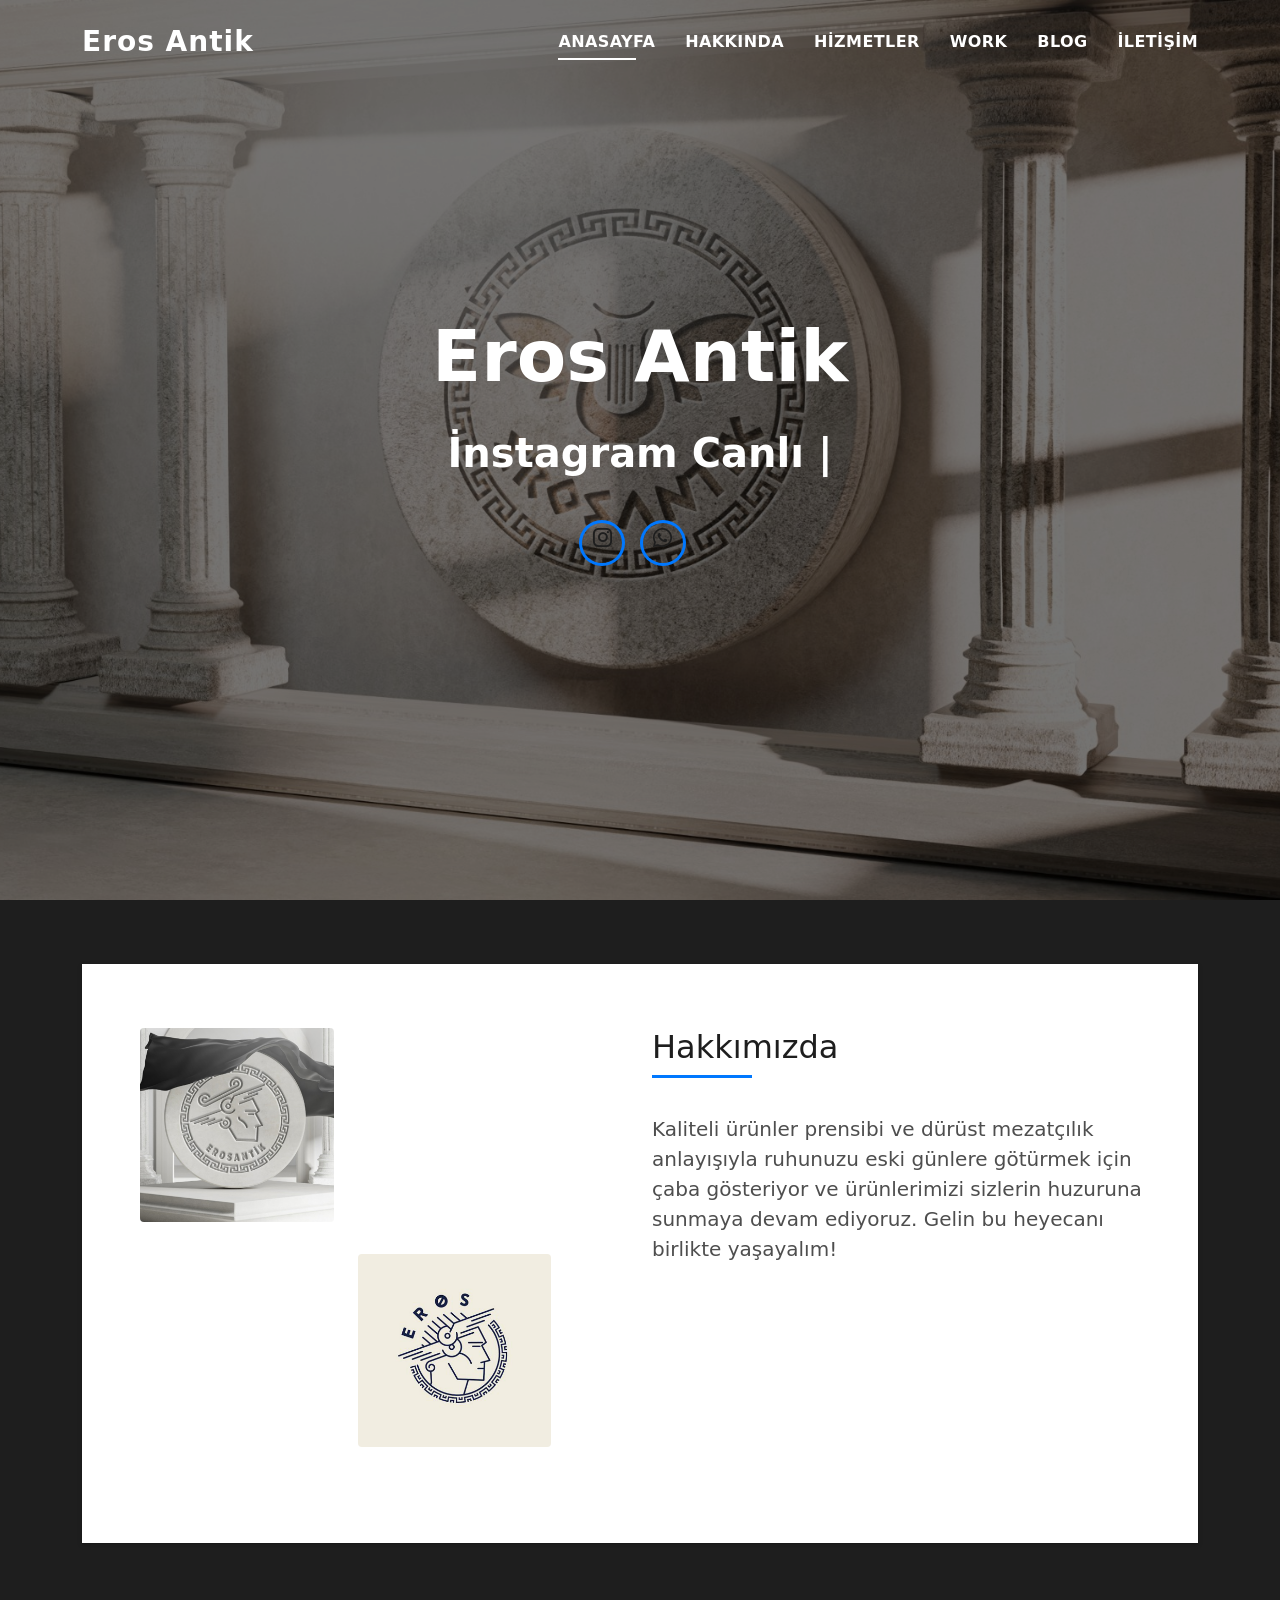
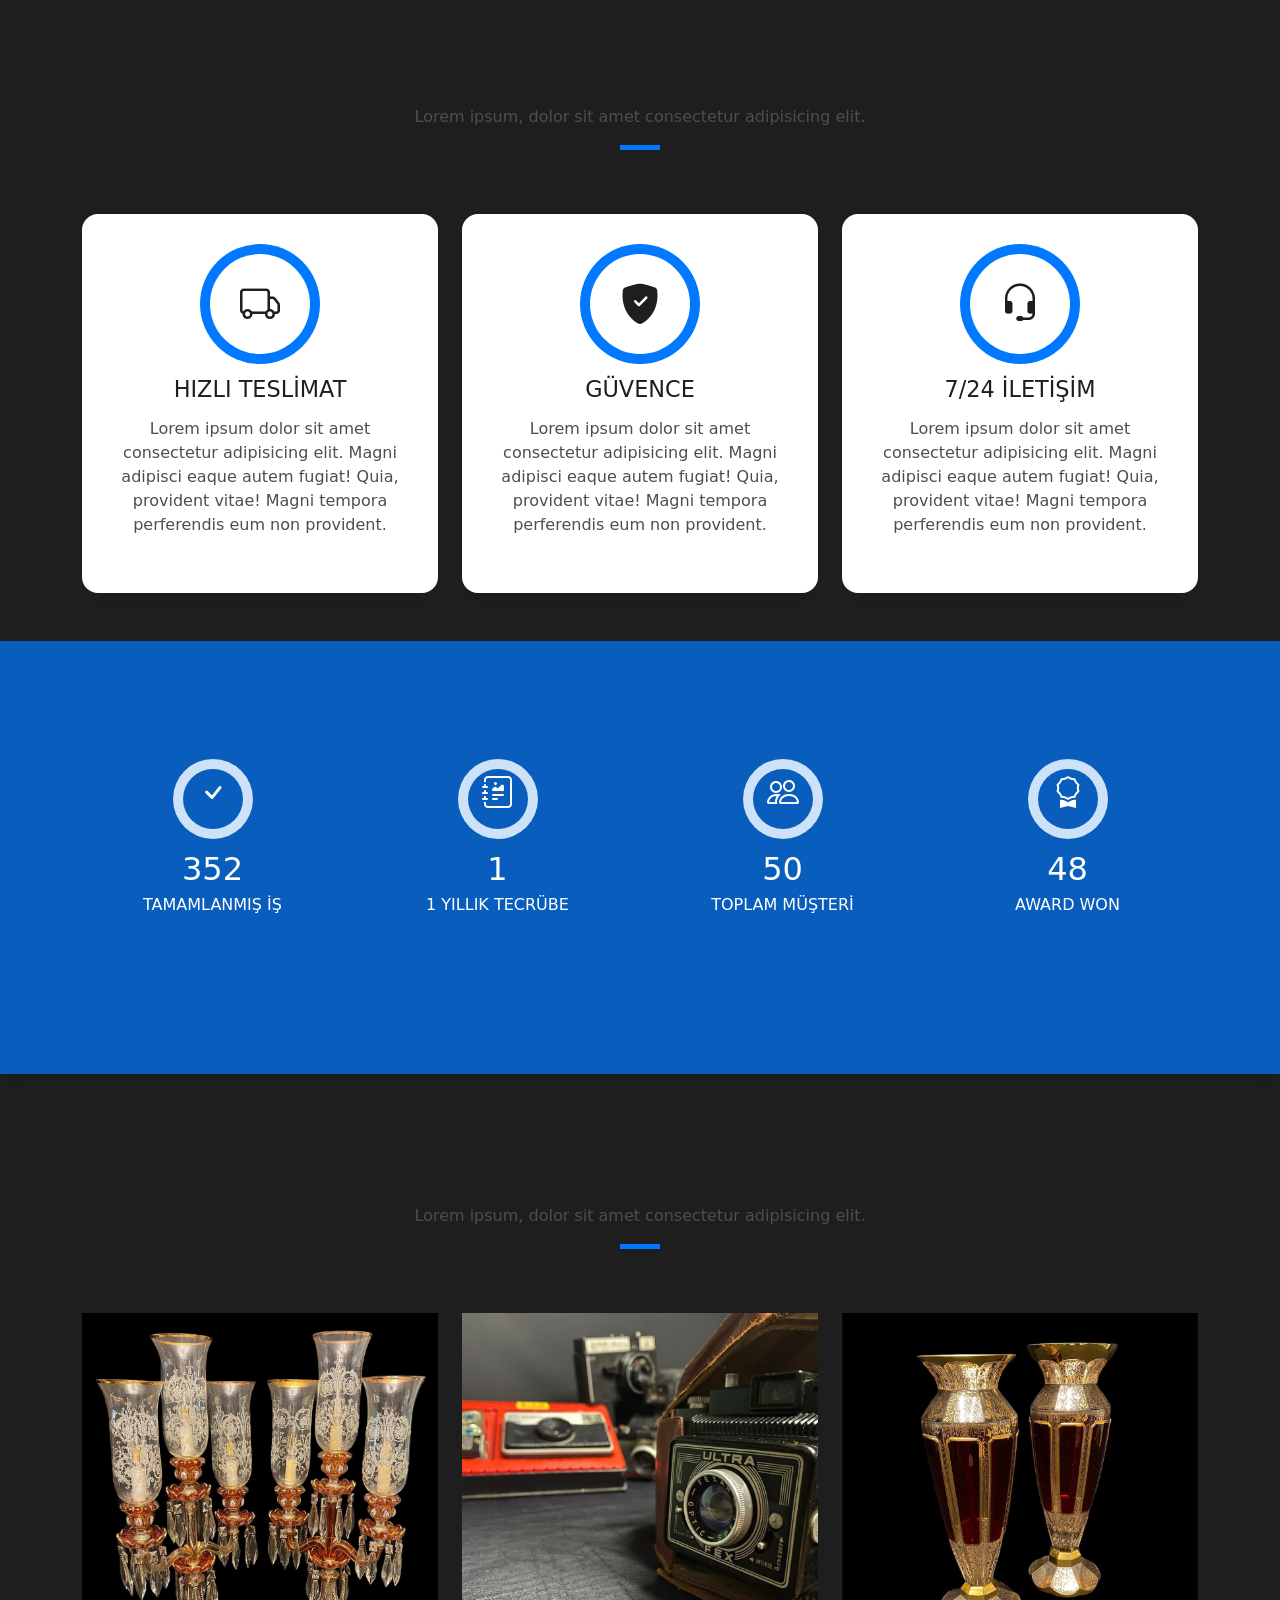
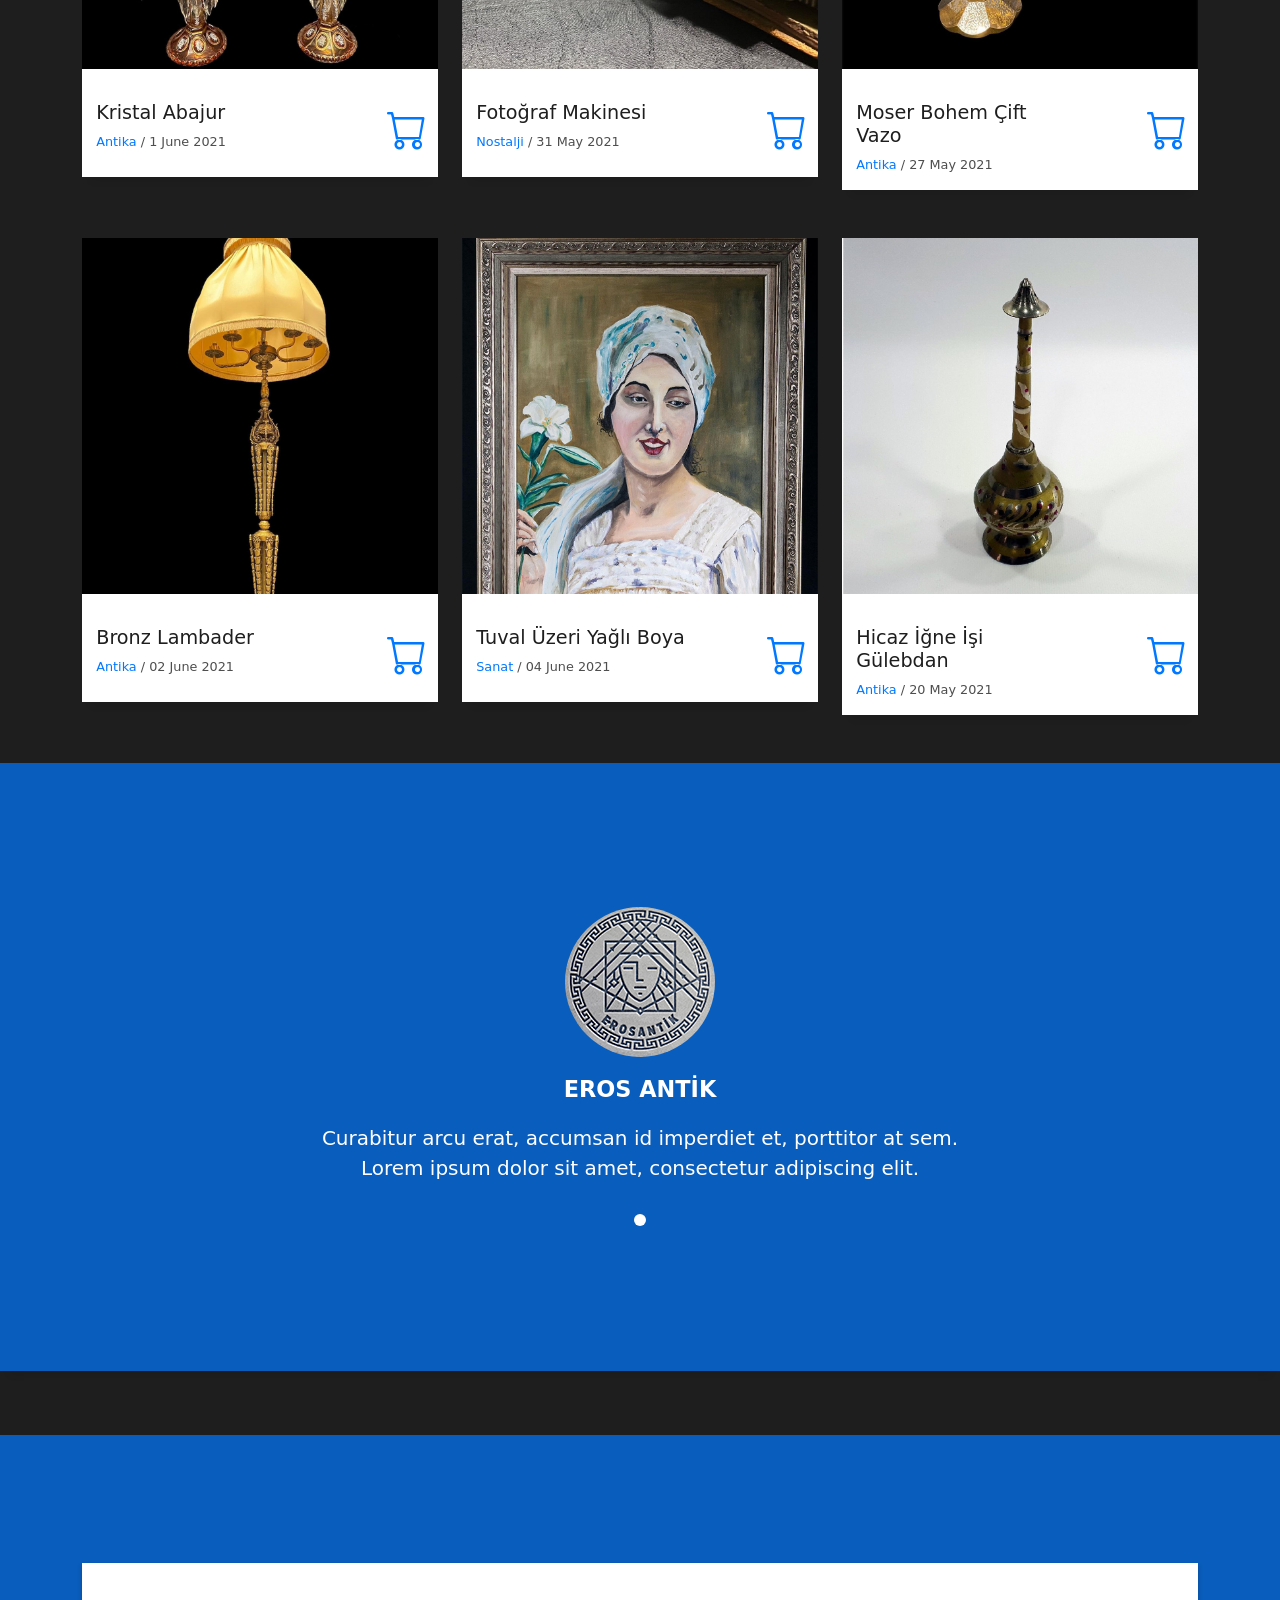
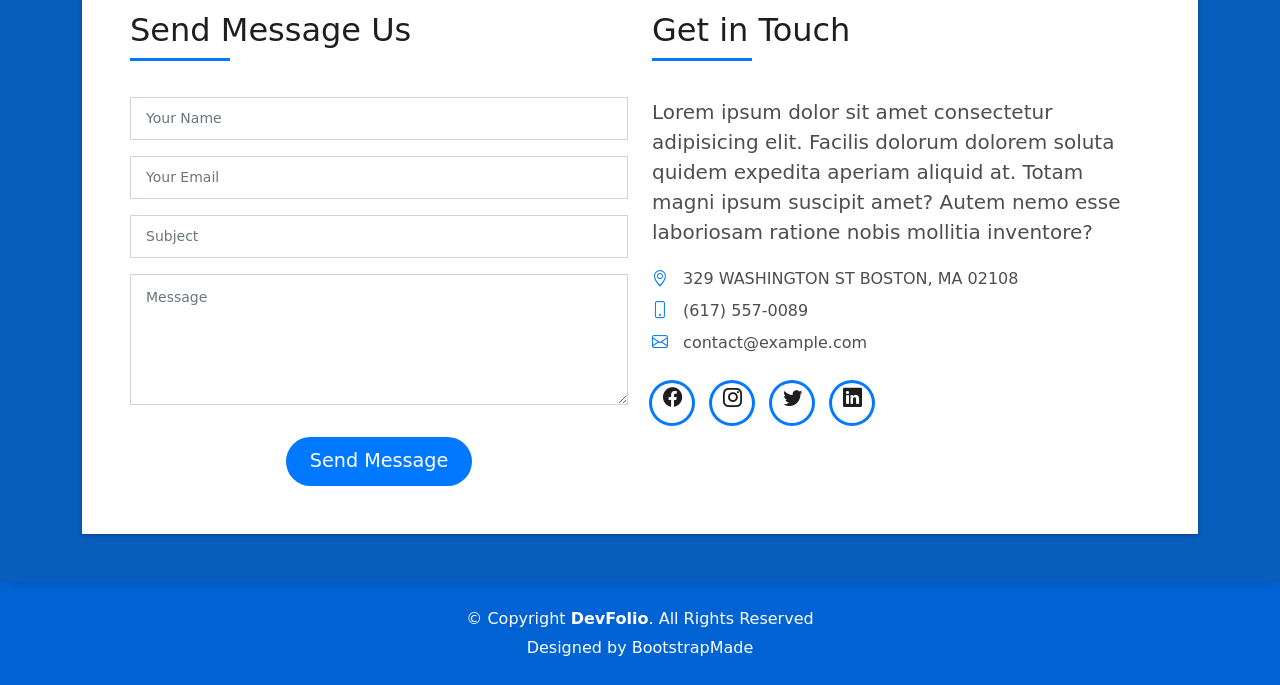
==== public/index.html @ d4538e79 "first commit" ====
<!DOCTYPE html>
<html lang="en">
  <head>
    <meta charset="utf-8" />
    <meta content="width=device-width, initial-scale=1.0" name="viewport" />

    <title>Eros Antik</title>
    <meta content="" name="description" />
    <meta content="" name="keywords" />

    <!-- Favicons -->
    <link href="assets/img/descIcon.png" rel="icon" />
    <link href="assets/img/apple-touch-icon.png" rel="apple-touch-icon" />

    <!-- Vendor CSS Files -->
    <link
      href="assets/vendor/bootstrap/css/bootstrap.min.css"
      rel="stylesheet"
    />
    <link
      href="assets/vendor/bootstrap-icons/bootstrap-icons.css"
      rel="stylesheet"
    />
    <link
      href="assets/vendor/glightbox/css/glightbox.min.css"
      rel="stylesheet"
    />
    <link href="assets/vendor/swiper/swiper-bundle.min.css" rel="stylesheet" />

    <!-- Template Main CSS File -->
    <link href="assets/css/style.css" rel="stylesheet" />

    <!-- =======================================================
  * Template Name: DevFolio - v4.2.0
  * Template URL: https://bootstrapmade.com/devfolio-bootstrap-portfolio-html-template/
  * Author: BootstrapMade.com
  * License: https://bootstrapmade.com/license/
  ======================================================== -->
  </head>

  <body>
    <!-- ======= Header ======= -->
    <header id="header" class="fixed-top">
      <div class="container d-flex align-items-center justify-content-between">
        <h1 class="logo"><a href="index.html">Eros Antik</a></h1>
        <!-- Uncomment below if you prefer to use an image logo -->
        <!-- <a href="index.html" class="logo"><img src="assets/img/logo.png" alt="" class="img-fluid"></a>-->

        <nav id="navbar" class="navbar">
          <ul>
            <li>
              <a class="nav-link scrollto active" href="#hero">Anasayfa</a>
            </li>
            <li><a class="nav-link scrollto" href="#about">Hakkında</a></li>
            <li><a class="nav-link scrollto" href="#services">Hİzmetler</a></li>
            <li><a class="nav-link scrollto" href="#work">Work</a></li>
            <li><a class="nav-link scrollto" href="#blog">Blog</a></li>

            <li><a class="nav-link scrollto" href="#contact">İletİşİm</a></li>
          </ul>
          <i class="bi bi-list mobile-nav-toggle"></i>
        </nav>
        <!-- .navbar -->
      </div>
    </header>
    <!-- End Header -->

    <!-- ======= Hero Section ======= -->
    <div
      id="hero"
      class="hero route bg-image"
      style="background-image: url(assets/img/background.jpeg)"
    >
      <div class="overlay-itro"></div>
      <div class="hero-content display-table">
        <div class="table-cell">
          <div class="container">
            <!--<p class="display-6 color-d">Hello, world!</p>-->
            <h1 class="hero-title mb-4">Eros Antik</h1>
            <p class="hero-subtitle">
              <span
                class="typed"
                data-typed-items="İnstagram Canlı Yayın Mezatı, İnstagram Logosuna Tıklayarak Katıl!"
              ></span>
            </p>
            <div class="socials">
              <ul>
                <li>
                  <a href="https://www.instagram.com/erosantik/"
                    ><span class="ico-circle"
                      ><i class="bi bi-instagram"></i></span
                  ></a>
                </li>
                <li>
                  <a href=""
                    ><span class="ico-circle"
                      ><i class="bi bi-whatsapp"></i></span
                  ></a>
                </li>
              </ul>
            </div>
            <!-- <p class="pt-3"><a class="btn btn-primary btn js-scroll px-4" href="#about" role="button">Learn More</a></p> -->
          </div>
        </div>
      </div>
    </div>
    <!-- End Hero Section -->

    <main id="main">
      <!-- ======= About Section ======= -->
      <section id="about" class="about-mf sect-pt4 route">
        <div class="container">
          <div class="row">
            <div class="col-sm-12">
              <div class="box-shadow-full">
                <div class="row">
                  <div class="col-md-6">
                    <div class="row">
                      <div class="col-sm-6 col-md-5">
                        <div class="about-img">
                          <img
                            src="assets/img/about-img.png"
                            class="img-fluid rounded b-shadow-a"
                            alt=""
                          />
                        </div>
                      </div>
                      <div class="col-sm-6 col-md-5">
                        <div class="about-img">
                          <img
                            src="assets/img/about-img1.png"
                            class="img-fluid rounded b-shadow-a"
                            alt=""
                          />
                        </div>
                      </div>
                      <div class="col-sm-6 col-md-5">
                        <div class="about-img">
                          <img
                            src="assets/img/about-img3.png"
                            class="img-fluid rounded b-shadow-a"
                            alt=""
                          />
                        </div>
                      </div>
                      <div class="col-sm-6 col-md-5">
                        <div class="about-img">
                          <img
                            src="assets/img/about-img4.png"
                            class="img-fluid rounded b-shadow-a"
                            alt=""
                          />
                        </div>
                      </div>
                      <!-- <div class="col-sm-6 col-md-7">
                        <div class="about-info">
                          <p>
                            <span class="title-s">Name: </span>
                            <span>Morgan Freeman</span>
                          </p>
                          <p>
                            <span class="title-s">Profile: </span>
                            <span>full stack developer</span>
                          </p>
                          <p>
                            <span class="title-s">Email: </span>
                            <span>contact@example.com</span>
                          </p>
                          <p>
                            <span class="title-s">Phone: </span>
                            <span>(617) 557-0089</span>
                          </p>
                        </div>
                      </div>
                      -->
                    </div>

                    <!-- <div class="skill-mf">
                      <p class="title-s">Skill</p>
                      <span>HTML</span> <span class="pull-right">85%</span>
                      <div class="progress">
                        <div
                          class="progress-bar"
                          role="progressbar"
                          style="width: 85%"
                          aria-valuenow="85"
                          aria-valuemin="0"
                          aria-valuemax="100"
                        ></div>
                      </div>
                      <span>CSS3</span> <span class="pull-right">75%</span>
                      <div class="progress">
                        <div
                          class="progress-bar"
                          role="progressbar"
                          style="width: 75%"
                          aria-valuenow="75"
                          aria-valuemin="0"
                          aria-valuemax="100"
                        ></div>
                      </div>
                      <span>PHP</span> <span class="pull-right">50%</span>
                      <div class="progress">
                        <div
                          class="progress-bar"
                          role="progressbar"
                          style="width: 50%"
                          aria-valuenow="50"
                          aria-valuemin="0"
                          aria-valuemax="100"
                        ></div>
                      </div>
                      <span>JAVASCRIPT</span>
                      <span class="pull-right">90%</span>
                      <div class="progress">
                        <div
                          class="progress-bar"
                          role="progressbar"
                          style="width: 90%"
                          aria-valuenow="90"
                          aria-valuemin="0"
                          aria-valuemax="100"
                        ></div>
                      </div>
                    </div>
                    -->
                  </div>
                  <div class="col-md-6">
                    <div class="about-me pt-4 pt-md-0">
                      <div class="title-box-2">
                        <h5 class="title-left">Hakkımızda</h5>
                      </div>
                      <p class="lead">
                        Kaliteli ürünler prensibi ve dürüst mezatçılık
                        anlayışıyla ruhunuzu eski günlere götürmek için çaba
                        gösteriyor ve ürünlerimizi sizlerin huzuruna sunmaya
                        devam ediyoruz. Gelin bu heyecanı birlikte yaşayalım!
                      </p>
                      <p class="lead"></p>
                      <p class="lead"></p>
                    </div>
                  </div>
                </div>
              </div>
            </div>
          </div>
        </div>
      </section>
      <!-- End About Section -->

      <!-- ======= Services Section ======= -->
      <section id="services" class="services-mf pt-5 route">
        <div class="container">
          <div class="row">
            <div class="col-sm-12">
              <div class="title-box text-center">
                <h3 class="title-a">Services</h3>
                <p class="subtitle-a">
                  Lorem ipsum, dolor sit amet consectetur adipisicing elit.
                </p>
                <div class="line-mf"></div>
              </div>
            </div>
          </div>
          <div class="row">
            <div class="col-md-4">
              <div class="service-box">
                <div class="service-ico">
                  <span class="ico-circle"><i class="bi bi-truck"></i></span>
                </div>
                <div class="service-content">
                  <h2 class="s-title">Hızlı Teslİmat</h2>
                  <p class="s-description text-center">
                    Lorem ipsum dolor sit amet consectetur adipisicing elit.
                    Magni adipisci eaque autem fugiat! Quia, provident vitae!
                    Magni tempora perferendis eum non provident.
                  </p>
                </div>
              </div>
            </div>
            <div class="col-md-4">
              <div class="service-box">
                <div class="service-ico">
                  <span class="ico-circle"
                    ><i class="bi bi-shield-fill-check"></i
                  ></span>
                </div>
                <div class="service-content">
                  <h2 class="s-title">Güvence</h2>
                  <p class="s-description text-center">
                    Lorem ipsum dolor sit amet consectetur adipisicing elit.
                    Magni adipisci eaque autem fugiat! Quia, provident vitae!
                    Magni tempora perferendis eum non provident.
                  </p>
                </div>
              </div>
            </div>
            <div class="col-md-4">
              <div class="service-box">
                <div class="service-ico">
                  <span class="ico-circle"><i class="bi bi-headset"></i></span>
                </div>
                <div class="service-content">
                  <h2 class="s-title">7/24 İLETİŞİM</h2>
                  <p class="s-description text-center">
                    Lorem ipsum dolor sit amet consectetur adipisicing elit.
                    Magni adipisci eaque autem fugiat! Quia, provident vitae!
                    Magni tempora perferendis eum non provident.
                  </p>
                </div>
              </div>
            </div>
            <!-- <div class="col-md-4">
              <div class="service-box">
                <div class="service-ico">
                  <span class="ico-circle"
                    ><i class="bi bi-binoculars"></i
                  ></span>
                </div>
                <div class="service-content">
                  <h2 class="s-title">Responsive Design</h2>
                  <p class="s-description text-center">
                    Lorem ipsum dolor sit amet consectetur adipisicing elit.
                    Magni adipisci eaque autem fugiat! Quia, provident vitae!
                    Magni tempora perferendis eum non provident.
                  </p>
                </div>
              </div>
            </div> -->
            <!-- <div class="col-md-4">
              <div class="service-box">
                <div class="service-ico">
                  <span class="ico-circle"
                    ><i class="bi bi-brightness-high"></i
                  ></span>
                </div>
                <div class="service-content">
                  <h2 class="s-title">Graphic Design</h2>
                  <p class="s-description text-center">
                    Lorem ipsum dolor sit amet consectetur adipisicing elit.
                    Magni adipisci eaque autem fugiat! Quia, provident vitae!
                    Magni tempora perferendis eum non provident.
                  </p>
                </div>
              </div>
            </div> -->
            <!-- <div class="col-md-4">
              <div class="service-box">
                <div class="service-ico">
                  <span class="ico-circle"
                    ><i class="bi bi-calendar4-week"></i
                  ></span>
                </div>
                <div class="service-content">
                  <h2 class="s-title">Marketing Services</h2>
                  <p class="s-description text-center">
                    Lorem ipsum dolor sit amet consectetur adipisicing elit.
                    Magni adipisci eaque autem fugiat! Quia, provident vitae!
                    Magni tempora perferendis eum non provident.
                  </p>
                </div>
              </div>
            </div> -->
          </div>
        </div>
      </section>
      <!-- End Services Section -->

      <!-- ======= Counter Section ======= -->
      <div
        class="section-counter paralax-mf bg-image"
        style="background-image: url(assets/img/counters-bg.jpg)"
      >
        <div class="overlay-mf"></div>
        <div class="container position-relative">
          <div class="row">
            <div class="col-sm-3 col-lg-3">
              <div class="counter-box counter-box pt-4 pt-md-0">
                <div class="counter-ico">
                  <span class="ico-circle"><i class="bi bi-check"></i></span>
                </div>
                <div class="counter-num">
                  <p
                    data-purecounter-start="0"
                    data-purecounter-end="450"
                    data-purecounter-duration="1"
                    class="counter purecounter"
                  ></p>
                  <span class="counter-text">TAMAMLANMIŞ İŞ</span>
                </div>
              </div>
            </div>
            <div class="col-sm-3 col-lg-3">
              <div class="counter-box pt-4 pt-md-0">
                <div class="counter-ico">
                  <span class="ico-circle"
                    ><i class="bi bi-journal-richtext"></i
                  ></span>
                </div>
                <div class="counter-num">
                  <p
                    data-purecounter-start="0"
                    data-purecounter-end="1"
                    data-purecounter-duration="1"
                    class="counter purecounter"
                  ></p>
                  <span class="counter-text">1 YILLIK TECRÜBE</span>
                </div>
              </div>
            </div>
            <div class="col-sm-3 col-lg-3">
              <div class="counter-box pt-4 pt-md-0">
                <div class="counter-ico">
                  <span class="ico-circle"><i class="bi bi-people"></i></span>
                </div>
                <div class="counter-num">
                  <p
                    data-purecounter-start="0"
                    data-purecounter-end="50"
                    data-purecounter-duration="1"
                    class="counter purecounter"
                  ></p>
                  <span class="counter-text">TOPLAM MÜŞTERİ</span>
                </div>
              </div>
            </div>
            <div class="col-sm-3 col-lg-3">
              <div class="counter-box pt-4 pt-md-0">
                <div class="counter-ico">
                  <span class="ico-circle"><i class="bi bi-award"></i></span>
                </div>
                <div class="counter-num">
                  <p
                    data-purecounter-start="0"
                    data-purecounter-end="48"
                    data-purecounter-duration="1"
                    class="counter purecounter"
                  ></p>
                  <span class="counter-text">AWARD WON</span>
                </div>
              </div>
            </div>
          </div>
        </div>
      </div>
      <!-- End Counter Section -->

      <!-- ======= Portfolio Section ======= -->
      <section id="work" class="portfolio-mf sect-pt4 route">
        <div class="container">
          <div class="row">
            <div class="col-sm-12">
              <div class="title-box text-center">
                <h3 class="title-a">Portfolio</h3>
                <p class="subtitle-a">
                  Lorem ipsum, dolor sit amet consectetur adipisicing elit.
                </p>
                <div class="line-mf"></div>
              </div>
            </div>
          </div>
          <div class="row">
            <div class="col-md-4">
              <div class="work-box">
                <a
                  href="assets/img/work-1.jpg"
                  data-gallery="portfolioGallery"
                  class="portfolio-lightbox"
                >
                  <div class="work-img">
                    <img src="assets/img/work-1.jpg" alt="" class="img-fluid" />
                  </div>
                </a>
                <div class="work-content">
                  <div class="row">
                    <div class="col-sm-8">
                      <h2 class="w-title">Kristal Abajur</h2>
                      <div class="w-more">
                        <span class="w-ctegory">Antika</span> /
                        <span class="w-date">1 June 2021</span>
                      </div>
                    </div>
                    <div class="col-sm-4">
                      <div class="w-like">
                        <a
                          href="https://www.instagram.com/p/CPjGII1F7UI/?utm_source=ig_web_copy_link"
                        >
                          <span class="bi bi-cart"></span
                        ></a>
                      </div>
                    </div>
                  </div>
                </div>
              </div>
            </div>
            <div class="col-md-4">
              <div class="work-box">
                <a
                  href="assets/img/work-2.png"
                  data-gallery="portfolioGallery"
                  class="portfolio-lightbox"
                >
                  <div class="work-img">
                    <img src="assets/img/work-2.png" alt="" class="img-fluid" />
                  </div>
                </a>
                <div class="work-content">
                  <div class="row">
                    <div class="col-sm-8">
                      <h2 class="w-title">Fotoğraf Makinesi</h2>
                      <div class="w-more">
                        <span class="w-ctegory">Nostalji</span> /
                        <span class="w-date">31 May 2021</span>
                      </div>
                    </div>
                    <div class="col-sm-4">
                      <div class="w-like">
                        <a
                          href="https://www.instagram.com/p/CPX39BLle1D/?utm_source=ig_web_copy_link"
                        >
                          <span class="bi bi-cart"></span
                        ></a>
                      </div>
                    </div>
                  </div>
                </div>
              </div>
            </div>
            <div class="col-md-4">
              <div class="work-box">
                <a
                  href="assets/img/work-3.jpg"
                  data-gallery="portfolioGallery"
                  class="portfolio-lightbox"
                >
                  <div class="work-img">
                    <img src="assets/img/work-3.jpg" alt="" class="img-fluid" />
                  </div>
                </a>
                <div class="work-content">
                  <div class="row">
                    <div class="col-sm-8">
                      <h2 class="w-title">Moser Bohem Çift Vazo</h2>
                      <div class="w-more">
                        <span class="w-ctegory">Antika</span> /
                        <span class="w-date">27 May 2021</span>
                      </div>
                    </div>
                    <div class="col-sm-4">
                      <div class="w-like">
                        <a
                          href="https://www.instagram.com/p/CPjIYVElgNL/?utm_source=ig_web_copy_link"
                        >
                          <span class="bi bi-cart"></span
                        ></a>
                      </div>
                    </div>
                  </div>
                </div>
              </div>
            </div>
            <div class="col-md-4">
              <div class="work-box">
                <a
                  href="assets/img/work-4.png"
                  data-gallery="portfolioGallery"
                  class="portfolio-lightbox"
                >
                  <div class="work-img">
                    <img src="assets/img/work-4.png" alt="" class="img-fluid" />
                  </div>
                </a>
                <div class="work-content">
                  <div class="row">
                    <div class="col-sm-8">
                      <h2 class="w-title">Bronz Lambader</h2>
                      <div class="w-more">
                        <span class="w-ctegory">Antika</span> /
                        <span class="w-date">02 June 2021</span>
                      </div>
                    </div>
                    <div class="col-sm-4">
                      <div class="w-like">
                        <a
                          href="https://www.instagram.com/p/CPjItlsF8Qz/?utm_source=ig_web_copy_link"
                        >
                          <span class="bi bi-cart"></span
                        ></a>
                      </div>
                    </div>
                  </div>
                </div>
              </div>
            </div>
            <div class="col-md-4">
              <div class="work-box">
                <a
                  href="assets/img/work-5.png"
                  data-gallery="portfolioGallery"
                  class="portfolio-lightbox"
                >
                  <div class="work-img">
                    <img src="assets/img/work-5.png" alt="" class="img-fluid" />
                  </div>
                </a>
                <div class="work-content">
                  <div class="row">
                    <div class="col-sm-8">
                      <h2 class="w-title">Tuval Üzeri Yağlı Boya</h2>
                      <div class="w-more">
                        <span class="w-ctegory">Sanat</span> /
                        <span class="w-date">04 June 2021</span>
                      </div>
                    </div>
                    <div class="col-sm-4">
                      <div class="w-like">
                        <a
                          href="https://www.instagram.com/p/COGOpOgl-rQ/?utm_source=ig_web_copy_link"
                        >
                          <span class="bi bi-cart"></span
                        ></a>
                      </div>
                    </div>
                  </div>
                </div>
              </div>
            </div>
            <div class="col-md-4">
              <div class="work-box">
                <a
                  href="assets/img/work-6.png"
                  data-gallery="portfolioGallery"
                  class="portfolio-lightbox"
                >
                  <div class="work-img">
                    <img src="assets/img/work-6.png" alt="" class="img-fluid" />
                  </div>
                </a>
                <div class="work-content">
                  <div class="row">
                    <div class="col-sm-8">
                      <h2 class="w-title">Hicaz İğne İşi Gülebdan</h2>
                      <div class="w-more">
                        <span class="w-ctegory">Antika</span> /
                        <span class="w-date">20 May 2021</span>
                      </div>
                    </div>
                    <div class="col-sm-4">
                      <div class="w-like">
                        <a
                          href="https://www.instagram.com/p/CMg7mBEFhZE/?utm_source=ig_web_copy_link"
                        >
                          <span class="bi bi-cart"></span
                        ></a>
                      </div>
                    </div>
                  </div>
                </div>
              </div>
            </div>
          </div>
        </div>
      </section>
      <!-- End Portfolio Section -->

      <!-- ======= Testimonials Section ======= -->
      <div
        class="testimonials paralax-mf bg-image"
        style="background-image: url(assets/img/overlay-bg.jpg)"
      >
        <div class="overlay-mf"></div>
        <div class="container">
          <div class="row">
            <div class="col-md-12">
              <div
                class="testimonials-slider swiper-container"
                data-aos="fade-up"
                data-aos-delay="100"
              >
                <div class="swiper-wrapper">
                  <div class="swiper-slide">
                    <div class="testimonial-box">
                      <div class="author-test">
                        <img
                          src="assets/img/testimonial-2.jpg"
                          alt=""
                          class="rounded-circle b-shadow-a"
                        />
                        <span class="author">Eros Antİk</span>
                      </div>
                      <div class="content-test">
                        <p class="description lead">
                          Curabitur arcu erat, accumsan id imperdiet et,
                          porttitor at sem. Lorem ipsum dolor sit amet,
                          consectetur adipiscing elit.
                        </p>
                      </div>
                    </div>
                  </div>
                  <!-- End testimonial item -->

                  <!-- <div class="swiper-slide">
                    <div class="testimonial-box">
                      <div class="author-test">
                        <img
                          src="assets/img/testimonial-4.jpg"
                          alt=""
                          class="rounded-circle b-shadow-a"
                        />
                        <span class="author">Marta Socrate</span>
                      </div>
                      <div class="content-test">
                        <p class="description lead">
                          Curabitur arcu erat, accumsan id imperdiet et,
                          porttitor at sem. Lorem ipsum dolor sit amet,
                          consectetur adipiscing elit.
                        </p>
                      </div>
                    </div>
                  </div> -->
                  <!-- End testimonial item -->
                </div>
                <div class="swiper-pagination"></div>
              </div>

              <!-- <div id="testimonial-mf" class="owl-carousel owl-theme">
          
        </div> -->
            </div>
          </div>
        </div>
      </div>
      <!-- End Testimonials Section -->

      <!-- ======= Blog Section ======= -->
      <!--  <section id="blog" class="blog-mf sect-pt4 route">
        <div class="container">
          <div class="row">
            <div class="col-sm-12">
              <div class="title-box text-center">
                <h3 class="title-a">Blog</h3>
                <p class="subtitle-a">
                  Lorem ipsum, dolor sit amet consectetur adipisicing elit.
                </p>
                <div class="line-mf"></div>
              </div>
            </div>
          </div>
          <div class="row">
            <div class="col-md-4">
              <div class="card card-blog">
                <div class="card-img">
                  <a href="blog-single.html"
                    ><img src="assets/img/post-1.jpg" alt="" class="img-fluid"
                  /></a>
                </div>
                <div class="card-body">
                  <div class="card-category-box">
                    <div class="card-category">
                      <h6 class="category">Travel</h6>
                    </div>
                  </div>
                  <h3 class="card-title">
                    <a href="blog-single.html">See more ideas about Travel</a>
                  </h3>
                  <p class="card-description">
                    Proin eget tortor risus. Pellentesque in ipsum id orci porta
                    dapibus. Praesent sapien massa, convallis a pellentesque
                    nec, egestas non nisi.
                  </p>
                </div>
                <div class="card-footer">
                  <div class="post-author">
                    <a href="#">
                      <img
                        src="assets/img/testimonial-2.jpg"
                        alt=""
                        class="avatar rounded-circle"
                      />
                      <span class="author">Morgan Freeman</span>
                    </a>
                  </div>
                  <div class="post-date">
                    <span class="bi bi-clock"></span> 10 min
                  </div>
                </div>
              </div>
            </div>
            <div class="col-md-4">
              <div class="card card-blog">
                <div class="card-img">
                  <a href="blog-single.html"
                    ><img src="assets/img/post-2.jpg" alt="" class="img-fluid"
                  /></a>
                </div>
                <div class="card-body">
                  <div class="card-category-box">
                    <div class="card-category">
                      <h6 class="category">Web Design</h6>
                    </div>
                  </div>
                  <h3 class="card-title">
                    <a href="blog-single.html">See more ideas about Travel</a>
                  </h3>
                  <p class="card-description">
                    Proin eget tortor risus. Pellentesque in ipsum id orci porta
                    dapibus. Praesent sapien massa, convallis a pellentesque
                    nec, egestas non nisi.
                  </p>
                </div>
                <div class="card-footer">
                  <div class="post-author">
                    <a href="#">
                      <img
                        src="assets/img/testimonial-2.jpg"
                        alt=""
                        class="avatar rounded-circle"
                      />
                      <span class="author">Morgan Freeman</span>
                    </a>
                  </div>
                  <div class="post-date">
                    <span class="bi bi-clock"></span> 10 min
                  </div>
                </div>
              </div>
            </div>
            <div class="col-md-4">
              <div class="card card-blog">
                <div class="card-img">
                  <a href="blog-single.html"
                    ><img src="assets/img/post-3.jpg" alt="" class="img-fluid"
                  /></a>
                </div>
                <div class="card-body">
                  <div class="card-category-box">
                    <div class="card-category">
                      <h6 class="category">Web Design</h6>
                    </div>
                  </div>
                  <h3 class="card-title">
                    <a href="blog-single.html">See more ideas about Travel</a>
                  </h3>
                  <p class="card-description">
                    Proin eget tortor risus. Pellentesque in ipsum id orci porta
                    dapibus. Praesent sapien massa, convallis a pellentesque
                    nec, egestas non nisi.
                  </p>
                </div>
                <div class="card-footer">
                  <div class="post-author">
                    <a href="#">
                      <img
                        src="assets/img/testimonial-2.jpg"
                        alt=""
                        class="avatar rounded-circle"
                      />
                      <span class="author">Morgan Freeman</span>
                    </a>
                  </div>
                  <div class="post-date">
                    <span class="bi bi-clock"></span> 10 min
                  </div>
                </div>
              </div>
            </div>
          </div>
        </div>
      </section> -->
      <!-- End Blog Section -->

      <!-- ======= Contact Section ======= -->
      <section
        id="contact"
        class="paralax-mf footer-paralax bg-image sect-mt4 route"
        style="background-image: url(assets/img/overlay-bg.jpg)"
      >
        <div class="overlay-mf"></div>
        <div class="container">
          <div class="row">
            <div class="col-sm-12">
              <div class="contact-mf">
                <div id="contact" class="box-shadow-full">
                  <div class="row">
                    <div class="col-md-6">
                      <div class="title-box-2">
                        <h5 class="title-left">Send Message Us</h5>
                      </div>
                      <div>
                        <form
                          action="forms/contact.php"
                          method="post"
                          role="form"
                          class="php-email-form"
                        >
                          <div class="row">
                            <div class="col-md-12 mb-3">
                              <div class="form-group">
                                <input
                                  type="text"
                                  name="name"
                                  class="form-control"
                                  id="name"
                                  placeholder="Your Name"
                                  required
                                />
                              </div>
                            </div>
                            <div class="col-md-12 mb-3">
                              <div class="form-group">
                                <input
                                  type="email"
                                  class="form-control"
                                  name="email"
                                  id="email"
                                  placeholder="Your Email"
                                  required
                                />
                              </div>
                            </div>
                            <div class="col-md-12 mb-3">
                              <div class="form-group">
                                <input
                                  type="text"
                                  class="form-control"
                                  name="subject"
                                  id="subject"
                                  placeholder="Subject"
                                  required
                                />
                              </div>
                            </div>
                            <div class="col-md-12">
                              <div class="form-group">
                                <textarea
                                  class="form-control"
                                  name="message"
                                  rows="5"
                                  placeholder="Message"
                                  required
                                ></textarea>
                              </div>
                            </div>
                            <div class="col-md-12 text-center my-3">
                              <div class="loading">Loading</div>
                              <div class="error-message"></div>
                              <div class="sent-message">
                                Your message has been sent. Thank you!
                              </div>
                            </div>
                            <div class="col-md-12 text-center">
                              <button
                                type="submit"
                                class="button button-a button-big button-rouded"
                              >
                                Send Message
                              </button>
                            </div>
                          </div>
                        </form>
                      </div>
                    </div>
                    <div class="col-md-6">
                      <div class="title-box-2 pt-4 pt-md-0">
                        <h5 class="title-left">Get in Touch</h5>
                      </div>
                      <div class="more-info">
                        <p class="lead">
                          Lorem ipsum dolor sit amet consectetur adipisicing
                          elit. Facilis dolorum dolorem soluta quidem expedita
                          aperiam aliquid at. Totam magni ipsum suscipit amet?
                          Autem nemo esse laboriosam ratione nobis mollitia
                          inventore?
                        </p>
                        <ul class="list-ico">
                          <li>
                            <span class="bi bi-geo-alt"></span> 329 WASHINGTON
                            ST BOSTON, MA 02108
                          </li>
                          <li>
                            <span class="bi bi-phone"></span> (617) 557-0089
                          </li>
                          <li>
                            <span class="bi bi-envelope"></span>
                            contact@example.com
                          </li>
                        </ul>
                      </div>
                      <div class="socials">
                        <ul>
                          <li>
                            <a href=""
                              ><span class="ico-circle"
                                ><i class="bi bi-facebook"></i></span
                            ></a>
                          </li>
                          <li>
                            <a href=""
                              ><span class="ico-circle"
                                ><i class="bi bi-instagram"></i></span
                            ></a>
                          </li>
                          <li>
                            <a href=""
                              ><span class="ico-circle"
                                ><i class="bi bi-twitter"></i></span
                            ></a>
                          </li>
                          <li>
                            <a href=""
                              ><span class="ico-circle"
                                ><i class="bi bi-linkedin"></i></span
                            ></a>
                          </li>
                        </ul>
                      </div>
                    </div>
                  </div>
                </div>
              </div>
            </div>
          </div>
        </div>
      </section>
      <!-- End Contact Section -->
    </main>
    <!-- End #main -->

    <!-- ======= Footer ======= -->
    <footer>
      <div class="container">
        <div class="row">
          <div class="col-sm-12">
            <div class="copyright-box">
              <p class="copyright">
                &copy; Copyright <strong>DevFolio</strong>. All Rights Reserved
              </p>
              <div class="credits">
                <!--
              All the links in the footer should remain intact.
              You can delete the links only if you purchased the pro version.
              Licensing information: https://bootstrapmade.com/license/
              Purchase the pro version with working PHP/AJAX contact form: https://bootstrapmade.com/buy/?theme=DevFolio
            -->
                Designed by
                <a href="https://bootstrapmade.com/">BootstrapMade</a>
              </div>
            </div>
          </div>
        </div>
      </div>
    </footer>
    <!-- End  Footer -->

    <div id="preloader"></div>
    <a
      href="#"
      class="back-to-top d-flex align-items-center justify-content-center"
      ><i class="bi bi-arrow-up-short"></i
    ></a>

    <!-- Vendor JS Files -->
    <script src="assets/vendor/bootstrap/js/bootstrap.bundle.min.js"></script>
    <script src="assets/vendor/glightbox/js/glightbox.min.js"></script>
    <script src="assets/vendor/php-email-form/validate.js"></script>
    <script src="assets/vendor/purecounter/purecounter.js"></script>
    <script src="assets/vendor/swiper/swiper-bundle.min.js"></script>
    <script src="assets/vendor/typed.js/typed.min.js"></script>

    <!-- Template Main JS File -->
    <script src="assets/js/main.js"></script>

    <!-- The core Firebase JS SDK is always required and must be listed first -->
    <script src="/__/firebase/8.6.3/firebase-app.js"></script>

    <!-- TODO: Add SDKs for Firebase products that you want to use
     https://firebase.google.com/docs/web/setup#available-libraries -->
    <script src="/__/firebase/8.6.3/firebase-analytics.js"></script>

    <!-- Initialize Firebase -->
    <script src="/__/firebase/init.js"></script>
  </body>
</html>
---- public/assets/css/style.css ----
/**
* Template Name: DevFolio - v4.2.0
* Template URL: https://bootstrapmade.com/devfolio-bootstrap-portfolio-html-template/
* Author: BootstrapMade.com
* License: https://bootstrapmade.com/license/
*/

/*--------------------------------------------------------------
# General
--------------------------------------------------------------*/
body {
  /**background-color: #f5f5f5;*/
  background-color: #1e1e1e;
  color: #4e4e4e;
}

h1,
h2,
h3,
h4,
h5,
h6 {
  color: #1e1e1e;
}

a {
  color: #1e1e1e;
  text-decoration: none;
  transition: all 0.5s ease-in-out;
}

a:hover {
  color: #0078ff;
  text-decoration: none;
  transition: all 0.5s ease-in-out;
}

.p-r {
  position: relative;
}

.color-a {
  text-decoration: none;
  color: #0078ff;
}

.color-d {
  color: #f5f5f5;
}

.color-text-a {
  text-decoration: none;
  color: #4e4e4e;
}

.box-shadow,
.paralax-mf,
.service-box,
.work-box,
.card-blog {
  box-shadow: 0 13px 8px -10px rgba(0, 0, 0, 0.1);
}

.box-shadow-a,
.button:hover {
  text-decoration: none;
  box-shadow: 0 0 0 4px #cde1f8;
}

.display-5 {
  font-size: 2.5rem;
  font-weight: 300;
  line-height: 1.1;
}

.display-6 {
  font-size: 2rem;
  font-weight: 300;
  line-height: 1.1;
}

.avatar {
  width: 32px;
  height: 32px;
  margin-right: 4px;
  overflow: hidden;
}

.bg-image {
  background-repeat: no-repeat;
  background-attachment: fixed;
  background-size: cover;
  background-position: center center;
}

@media (max-width: 1024px) {
  .bg-image {
    background-attachment: scroll;
  }
}

.overlay-mf {
  background-color: #0078ff;
}

.overlay-mf {
  position: absolute;
  top: 0;
  left: 0px;
  padding: 0;
  height: 100%;
  width: 100%;
  opacity: 0.7;
}

.paralax-mf {
  position: relative;
  padding: 8rem 0;
}

.display-table {
  width: 100%;
  height: 100%;
  display: table;
}

.table-cell {
  display: table-cell;
  vertical-align: middle;
}

/*--/ Sections /--*/
.sect-4 {
  padding: 4rem 0;
}

.sect-pt4 {
  padding-top: 4rem;
}

.sect-mt4 {
  margin-top: 4rem;
}

/*--/ Title s /--*/
.title-s {
  font-weight: 600;
  color: #1e1e1e;
  font-size: 1.1rem;
}

/*--/ Title A /--*/
.title-box {
  margin-bottom: 4rem;
}

.title-a {
  text-decoration: none;
  font-size: 3rem;
  font-weight: bold;
  text-transform: uppercase;
}

.subtitle-a {
  text-decoration: none;
  color: #4e4e4e;
}

.line-mf {
  width: 40px;
  height: 5px;
  background-color: #0078ff;
  margin: 0 auto;
}

/*--/ Title Left /--*/
.title-box-2 {
  margin-bottom: 3rem;
}

.title-left {
  font-size: 2rem;
  position: relative;
}

.title-left:before {
  content: "";
  position: absolute;
  height: 3px;
  background-color: #0078ff;
  width: 100px;
  bottom: -12px;
}

/*------/ Box /------*/
.box-pl2 {
  padding-left: 2rem;
}

.box-shadow-full {
  padding: 3rem 1.25rem;
  position: relative;
  background-color: #fff;
  margin-bottom: 3rem;
  z-index: 2;
  box-shadow: 0 1px 1px 0 rgba(0, 0, 0, 0.06), 0 2px 5px 0 rgba(0, 0, 0, 0.2);
}

@media (min-width: 768px) {
  .box-shadow-full {
    padding: 3rem;
  }
}

/*------/ Socials /------*/
.socials {
  padding: 1.5rem 0;
}

.socials ul li {
  display: inline-block;
}

.socials .ico-circle {
  height: 40px;
  width: 40px;
  font-size: 1.2rem;
  border-radius: 50%;
  line-height: 1.6;
  margin: 0 15px 0 0;
  box-shadow: 0 0 0 3px #0078ff;
  transition: all 500ms ease;
}

.socials .ico-circle:hover {
  background-color: #f55104;
  color: #fff;
  box-shadow: 0 0 0 3px #cde1f8;
  transition: all 500ms ease;
}

/*------/ Ul resect /------*/
.ul-resect,
.socials ul,
.list-ico,
.blog-wrapper .post-meta ul,
.box-comments .list-comments,
.widget-sidebar .list-sidebar,
.widget-tags ul {
  list-style: none;
  padding-left: 0;
  margin-bottom: 0;
}

.list-ico {
  line-height: 2;
}

.list-ico span {
  color: #0078ff;
  margin-right: 10px;
}

/*------/ Ico Circle /------*/
.ico-circle {
  height: 100px;
  width: 100px;
  font-size: 2rem;
  border-radius: 50%;
  line-height: 1.55;
  margin: 0 auto;
  text-align: center;
  box-shadow: 0 0 0 10px #0078ff;
  display: block;
}

/*------/ Owl Carousel /------*/
.owl-theme .owl-dots {
  text-align: center;
  margin-top: 18px;
}

.owl-theme .owl-dots .owl-dot {
  display: inline-block;
}

.owl-theme .owl-dots .owl-dot span {
  width: 18px;
  height: 7px;
  margin: 5px 5px;
  background: #cde1f8;
  border: 0px solid #cde1f8;
  display: block;
  transition: all 0.6s ease-in-out;
  cursor: pointer;
}

.owl-theme .owl-dots .owl-dot:hover span {
  background-color: #cde1f8;
}

.owl-theme .owl-dots .owl-dot.active span {
  background-color: #1b1b1b;
  width: 25px;
}

/*--/ Scrolltop s /--*/
.scrolltop-mf {
  position: relative;
  display: none;
}

.scrolltop-mf span {
  z-index: 999;
  position: fixed;
  width: 42px;
  height: 42px;
  background-color: #0078ff;
  opacity: 0.7;
  font-size: 1.6rem;
  line-height: 1.5;
  text-align: center;
  color: #fff;
  top: auto;
  left: auto;
  right: 30px;
  bottom: 50px;
  cursor: pointer;
  border-radius: 50%;
}

/*--------------------------------------------------------------
# Back to top button
--------------------------------------------------------------*/
.back-to-top {
  position: fixed;
  visibility: hidden;
  opacity: 0;
  right: 15px;
  bottom: 15px;
  z-index: 996;
  background: #0078ff;
  width: 40px;
  height: 40px;
  border-radius: 50px;
  transition: all 0.4s;
}

.back-to-top i {
  font-size: 28px;
  color: #fff;
  line-height: 0;
}

.back-to-top:hover {
  background: #298eff;
  color: #fff;
}

.back-to-top.active {
  visibility: visible;
  opacity: 1;
}

/*------/ Prelaoder /------*/
#preloader {
  position: fixed;
  top: 0;
  left: 0;
  right: 0;
  bottom: 0;
  z-index: 9999;
  overflow: hidden;
  background: #fff;
}

#preloader:before {
  content: "";
  position: fixed;
  top: calc(50% - 30px);
  left: calc(50% - 30px);
  border: 6px solid #f2f2f2;
  border-top: 6px solid #0078ff;
  border-radius: 50%;
  width: 60px;
  height: 60px;
  -webkit-animation: animate-preloader 1s linear infinite;
  animation: animate-preloader 1s linear infinite;
}

@-webkit-keyframes animate-preloader {
  0% {
    transform: rotate(0deg);
  }
  100% {
    transform: rotate(360deg);
  }
}

@keyframes animate-preloader {
  0% {
    transform: rotate(0deg);
  }
  100% {
    transform: rotate(360deg);
  }
}

/*------/ Button /------*/
.button {
  display: inline-block;
  padding: 0.3rem 0.6rem;
  text-align: center;
  vertical-align: middle;
  -webkit-user-select: none;
  -moz-user-select: none;
  user-select: none;
  font-size: 1rem;
  border-radius: 0.3rem;
  border: 1px solid transparent;
  transition: all 500ms ease;
  cursor: pointer;
}

.button:focus {
  outline: 0;
}

.button:hover {
  background-color: #0062d3;
  color: #fff;
  transition: all 500ms ease;
}

.button-a {
  text-decoration: none;
  background-color: #0078ff;
  color: #fff;
  border-color: #cde1f8;
}

.button-big {
  padding: 0.9rem 2.3rem;
  font-size: 1.2rem;
}

.button-rouded {
  border-radius: 5rem;
}

.btn-lg {
  padding: 0.5rem 1rem;
  font-size: 1.25rem;
  line-height: 1.5;
  border-radius: 0.3rem;
}

/*--------------------------------------------------------------
# Header
--------------------------------------------------------------*/
#header {
  transition: all 0.5s;
  z-index: 997;
  padding: 20px 0;
}

#header .logo {
  font-size: 28px;
  margin: 0;
  padding: 0;
  font-weight: 600;
  letter-spacing: 1px;
}

#header .logo a {
  color: #fff;
}

#header .logo img {
  max-height: 40px;
}

#header.header-scrolled {
  background: rgba(0, 0, 0, 0.9);
  padding: 12px 0;
}

/*--------------------------------------------------------------
# Navigation Menu
--------------------------------------------------------------*/
/**
* Desktop Navigation 
*/
.navbar {
  padding: 0;
}

.navbar ul {
  margin: 0;
  padding: 0;
  display: flex;
  list-style: none;
  align-items: center;
}

.navbar li {
  position: relative;
}

.navbar > ul > li {
  white-space: nowrap;
  padding: 10px 0 10px 30px;
}

.navbar a {
  display: flex;
  align-items: center;
  justify-content: space-between;
  color: #fff;
  font-size: 16px;
  font-weight: 600;
  padding: 0;
  white-space: nowrap;
  transition: 0.3s;
  letter-spacing: 0.4px;
  position: relative;
  text-transform: uppercase;
}

.navbar a i {
  font-size: 12px;
  line-height: 0;
  margin-left: 5px;
}

.navbar > ul > li > a:before {
  content: "";
  position: absolute;
  width: 100%;
  height: 2px;
  bottom: -6px;
  left: 0;
  width: 0;
  background-color: #fff;
  visibility: hidden;
  transition: all 0.3s ease-in-out 0s;
}

.navbar a:hover:before,
.navbar li:hover > a:before,
.navbar .active:before {
  visibility: visible;
  width: 80%;
}

.navbar a:hover,
.navbar .active,
.navbar li:hover > a {
  color: #fff;
}

.navbar .dropdown ul {
  display: block;
  position: absolute;
  left: 30px;
  top: calc(100% + 30px);
  margin: 0;
  padding: 10px 0;
  z-index: 99;
  opacity: 0;
  visibility: hidden;
  background: #fff;
  box-shadow: 0px 0px 30px rgba(127, 137, 161, 0.25);
  transition: 0.3s;
}

.navbar .dropdown ul li {
  min-width: 200px;
}

.navbar .dropdown ul a {
  padding: 10px 20px;
  font-size: 14px;
  text-transform: none;
  color: #4e4e4e;
}

.navbar .dropdown ul a i {
  font-size: 12px;
}

.navbar .dropdown ul a:hover,
.navbar .dropdown ul .active:hover,
.navbar .dropdown ul li:hover > a {
  color: #0078ff;
}

.navbar .dropdown:hover > ul {
  opacity: 1;
  top: 100%;
  visibility: visible;
}

.navbar .dropdown .dropdown ul {
  top: 0;
  left: calc(100% - 30px);
  visibility: hidden;
}

.navbar .dropdown .dropdown:hover > ul {
  opacity: 1;
  top: 0;
  left: 100%;
  visibility: visible;
}

@media (max-width: 1366px) {
  .navbar .dropdown .dropdown ul {
    left: -90%;
  }
  .navbar .dropdown .dropdown:hover > ul {
    left: -100%;
  }
}

/**
* Mobile Navigation 
*/
.mobile-nav-toggle {
  color: #fff;
  font-size: 28px;
  cursor: pointer;
  display: none;
  line-height: 0;
  transition: 0.5s;
}

@media (max-width: 991px) {
  .mobile-nav-toggle {
    display: block;
  }
  .navbar ul {
    display: none;
  }
}

.navbar-mobile {
  position: fixed;
  overflow: hidden;
  top: 0;
  right: 0;
  left: 0;
  bottom: 0;
  background: rgba(78, 78, 78, 0.9);
  transition: 0.3s;
  z-index: 999;
}

.navbar-mobile .mobile-nav-toggle {
  position: absolute;
  top: 15px;
  right: 15px;
}

.navbar-mobile ul {
  display: block;
  position: absolute;
  top: 55px;
  right: 15px;
  bottom: 15px;
  left: 15px;
  padding: 10px 0;
  background-color: #fff;
  overflow-y: auto;
  transition: 0.3s;
}

.navbar-mobile > ul > li {
  padding: 0;
}

.navbar-mobile a:hover:before,
.navbar-mobile li:hover > a:before,
.navbar-mobile .active:before {
  visibility: hidden;
}

.navbar-mobile a {
  padding: 10px 20px;
  font-size: 15px;
  color: #4e4e4e;
}

.navbar-mobile a:hover,
.navbar-mobile .active,
.navbar-mobile li:hover > a {
  color: #0078ff;
}

.navbar-mobile .getstarted {
  margin: 15px;
}

.navbar-mobile .dropdown ul {
  position: static;
  display: none;
  margin: 10px 20px;
  padding: 10px 0;
  z-index: 99;
  opacity: 1;
  visibility: visible;
  background: #fff;
  box-shadow: 0px 0px 30px rgba(127, 137, 161, 0.25);
}

.navbar-mobile .dropdown ul li {
  min-width: 200px;
}

.navbar-mobile .dropdown ul a {
  padding: 10px 20px;
}

.navbar-mobile .dropdown ul a i {
  font-size: 12px;
}

.navbar-mobile .dropdown ul a:hover,
.navbar-mobile .dropdown ul .active:hover,
.navbar-mobile .dropdown ul li:hover > a {
  color: #0078ff;
}

.navbar-mobile .dropdown > .dropdown-active {
  display: block;
}

/*--------------------------------------------------------------
# Hero Section
--------------------------------------------------------------*/
.hero {
  height: 100vh;
  position: relative;
  color: #fff;
}

.hero .hero-content {
  text-align: center;
  position: absolute;
}

.hero .overlay-itro {
  background-color: rgba(0, 0, 0, 0.6);
  position: absolute;
  top: 0;
  left: 0px;
  padding: 0;
  height: 100%;
  width: 100%;
  opacity: 0.9;
}

.hero .hero-title {
  color: #fff;
  font-weight: 600;
  font-size: 3rem;
}

@media (min-width: 768px) {
  .hero .hero-title {
    font-size: 4.5rem;
  }
}

.hero .hero-subtitle {
  font-size: 1.5rem;
  font-weight: 600;
}

@media (min-width: 768px) {
  .hero .hero-subtitle {
    font-size: 2.5rem;
  }
}

.hero .text-slider-items {
  display: none;
}

.hero-single {
  height: 350px;
}

.hero-single .hero-content {
  margin-top: 30px;
}

.hero-single .hero-title {
  text-transform: uppercase;
  font-size: 3rem;
}

@media (min-width: 768px) {
  .hero-single .hero-title {
    font-size: 3.5rem;
  }
}

.hero-single .breadcrumb {
  background-color: transparent;
  color: #0078ff;
}

.hero-single .breadcrumb .breadcrumb-item:before {
  color: #cde1f8;
}

.hero-single .breadcrumb .breadcrumb-item.active {
  color: #cde1f8;
}

.hero-single .breadcrumb a {
  color: #fff;
}

/*--------------------------------------------------------------
# About
--------------------------------------------------------------*/
.about-mf .box-shadow-full {
  padding-top: 4rem;
  padding-bottom: 4rem;
}

.about-mf .about-img {
  margin-bottom: 2rem;
}

.about-mf .about-img img {
  margin-left: 10px;
}

@media (min-width: 767px) {
  .about-mf .box-pl2 {
    margin-top: 3rem;
    padding-left: 0rem;
  }
}

.skill-mf span {
  color: #4e4e4e;
}

.skill-mf .progress {
  background-color: #cde1f8;
  margin: 0.5rem 0 1.2rem 0;
  border-radius: 0;
  height: 0.7rem;
}

.skill-mf .progress .progress-bar {
  height: 0.7rem;
  background-color: #0078ff;
}

/*--------------------------------------------------------------
# Services
--------------------------------------------------------------*/
.service-box {
  background-color: #fff;
  padding: 2.5rem 1.3rem;
  border-radius: 1rem;
  margin-bottom: 3rem;
  text-align: center;
}

.service-box:hover .ico-circle {
  transition: all 500ms ease;
  color: #fff;
  background-color: #0078ff;
  box-shadow: 0 0 0 10px #cde1f8;
}

.service-box .service-ico {
  margin-bottom: 1rem;
  color: #1e1e1e;
}

.service-box .ico-circle {
  transition: all 500ms ease;
  display: inline-flex;
  align-items: center;
  justify-content: center;
}

.service-box .ico-circle i {
  line-height: 0;
  font-size: 40px;
}

.service-box .s-title {
  font-size: 1.4rem;
  text-transform: uppercase;
  text-align: center;
  padding: 0.4rem 0;
}

.service-box .s-description {
  color: #4e4e4e;
}

/*--------------------------------------------------------------
# Counter
--------------------------------------------------------------*/
.counter-box {
  color: #fff;
  text-align: center;
}

@media (min-width: 577px) {
  .counter-box {
    margin-bottom: 1.8rem;
  }
}

.counter-ico {
  margin-bottom: 1rem;
}

.counter-ico .ico-circle {
  height: 60px;
  width: 60px;
  line-height: 1.5;
  box-shadow: 0 0 0 10px #cde1f8;
}

.counter-num .counter {
  font-size: 2rem;
  margin-bottom: 0;
}

/*--------------------------------------------------------------
# Portfolio
--------------------------------------------------------------*/
.work-box {
  margin-bottom: 3rem;
  -webkit-backface-visibility: hidden;
  backface-visibility: hidden;
  background-color: #fff;
}

.work-box:hover img {
  transform: scale(1.3);
}

.work-img {
  display: block;
  overflow: hidden;
}

.work-img img {
  transition: all 1s;
}

.work-content {
  padding: 2rem 3% 1rem 4%;
}

.work-content .w-more {
  color: #4e4e4e;
  font-size: 0.8rem;
}

.work-content .w-more .w-ctegory {
  color: #0078ff;
}

.work-content .w-like {
  font-size: 2.5rem;
  color: #0078ff;
  float: right;
}

.work-content .w-like a {
  color: #0078ff;
}

.work-content .w-like .num-like {
  font-size: 0.7rem;
}

.w-title {
  font-size: 1.2rem;
}

/*--------------------------------------------------------------
# Portfolio Details
--------------------------------------------------------------*/
.portfolio-details {
  padding-top: 40px;
}

.portfolio-details .portfolio-details-slider img {
  width: 100%;
}

.portfolio-details .portfolio-details-slider .swiper-pagination {
  margin-top: 20px;
  position: relative;
}

.portfolio-details
  .portfolio-details-slider
  .swiper-pagination
  .swiper-pagination-bullet {
  width: 12px;
  height: 12px;
  background-color: #fff;
  opacity: 1;
  border: 1px solid #0078ff;
}

.portfolio-details
  .portfolio-details-slider
  .swiper-pagination
  .swiper-pagination-bullet-active {
  background-color: #0078ff;
}

.portfolio-details .portfolio-info {
  padding: 30px;
  box-shadow: 0px 0 30px rgba(78, 78, 78, 0.08);
}

.portfolio-details .portfolio-info h3 {
  font-size: 22px;
  font-weight: 700;
  margin-bottom: 20px;
  padding-bottom: 20px;
  border-bottom: 1px solid #eee;
}

.portfolio-details .portfolio-info ul {
  list-style: none;
  padding: 0;
  font-size: 15px;
}

.portfolio-details .portfolio-info ul li + li {
  margin-top: 10px;
}

.portfolio-details .portfolio-description {
  padding-top: 30px;
}

.portfolio-details .portfolio-description h2 {
  font-size: 26px;
  font-weight: 700;
  margin-bottom: 20px;
}

.portfolio-details .portfolio-description p {
  padding: 0;
}

/*--------------------------------------------------------------
# Testimonials
--------------------------------------------------------------*/
.testimonial-box {
  color: #fff;
  text-align: center;
}

.testimonial-box .author-test {
  margin-top: 1rem;
}

.testimonial-box .author-test img {
  margin: 0 auto;
}

.testimonial-box .author {
  color: #fff;
  text-transform: uppercase;
  font-weight: 600;
  margin: 1rem 0;
  display: block;
  font-size: 1.4rem;
}

.testimonial-box .comit {
  font-size: 2rem;
  color: #0078ff;
  background-color: #fff;
  width: 52px;
  height: 52px;
  display: block;
  margin: 0 auto;
  border-radius: 50%;
  line-height: 1.6;
}

@media (min-width: 768px) {
  .testimonial-box .description {
    padding: 0 5rem;
  }
}

@media (min-width: 992px) {
  .testimonial-box .description {
    padding: 0 8rem;
  }
}

@media (min-width: 1200px) {
  .testimonial-box .description {
    padding: 0 13rem;
  }
}

.swiper-pagination {
  margin-top: 20px;
  position: relative;
}

.swiper-pagination .swiper-pagination-bullet {
  width: 12px;
  height: 12px;
  background-color: rgba(255, 255, 255, 0.4);
  opacity: 1;
}

.swiper-pagination .swiper-pagination-bullet-active {
  background-color: #fff;
}

/*--------------------------------------------------------------
# Contact
--------------------------------------------------------------*/
.footer-paralax {
  padding: 4rem 0 0 0;
}

.contact-mf {
  margin-top: 4rem;
}

@media (min-width: 767px) {
  .contact-mf .box-pl2 {
    margin-top: 3rem;
    padding-left: 0rem;
  }
}

.php-email-form .error-message {
  display: none;
  color: #fff;
  background: #ed3c0d;
  text-align: center;
  padding: 15px;
  font-weight: 600;
}

.php-email-form .sent-message {
  display: none;
  color: #fff;
  background: #18d26e;
  text-align: center;
  padding: 15px;
  font-weight: 600;
}

.php-email-form .loading {
  display: none;
  background: #fff;
  text-align: center;
  padding: 15px;
}

.php-email-form .loading:before {
  content: "";
  display: inline-block;
  border-radius: 50%;
  width: 24px;
  height: 24px;
  margin: 0 10px -6px 0;
  border: 3px solid #18d26e;
  border-top-color: #eee;
  -webkit-animation: animate-loading 1s linear infinite;
  animation: animate-loading 1s linear infinite;
}

.php-email-form input,
.php-email-form textarea {
  border-radius: 0;
  box-shadow: none;
  font-size: 14px;
}

.php-email-form input:focus,
.php-email-form textarea:focus {
  border-color: #0078ff;
}

.php-email-form input {
  padding: 10px 15px;
}

.php-email-form textarea {
  padding: 12px 15px;
  margin-bottom: 0;
}

.php-email-form button[type="submit"] {
  background: #0078ff;
  border: 0;
  padding: 10px 24px;
  color: #fff;
  transition: 0.4s;
}

.php-email-form button[type="submit"]:hover {
  background: #3393ff;
}

@-webkit-keyframes animate-loading {
  0% {
    transform: rotate(0deg);
  }
  100% {
    transform: rotate(360deg);
  }
}

@keyframes animate-loading {
  0% {
    transform: rotate(0deg);
  }
  100% {
    transform: rotate(360deg);
  }
}

/*--------------------------------------------------------------
# Blog
--------------------------------------------------------------*/
@media (min-width: 767px) {
  .card-blog {
    margin-bottom: 3rem;
  }
}

.card-blog .card-body {
  position: relative;
}

.card-blog .card-category-box {
  position: absolute;
  text-align: center;
  top: -16px;
  left: 15px;
  right: 15px;
  line-height: 25px;
  overflow: hidden;
}

.card-blog .card-category {
  display: inline-block;
  color: #fff;
  padding: 0 15px 5px;
  overflow: hidden;
  background-color: #0078ff;
  border-radius: 4px;
}

.card-blog .card-category .category {
  color: #fff;
  display: inline-block;
  text-transform: uppercase;
  font-size: 0.7rem;
  letter-spacing: 0.1px;
  margin-bottom: 0;
}

.card-blog .card-title {
  font-size: 1.3rem;
  margin-top: 0.6rem;
}

.card-blog .card-description {
  color: #4e4e4e;
}

.card-blog .post-author {
  display: inline-block;
}

.card-blog .post-date {
  color: #4e4e4e;
  display: inline-block;
  float: right;
}

/*--------------------------------------------------------------
# Blog Single
--------------------------------------------------------------*/
.post-box,
.form-comments,
.box-comments,
.widget-sidebar {
  padding: 2rem;
  background-color: #fff;
  margin-bottom: 3rem;
}

@media (min-width: 768px) {
  .post-box,
  .form-comments,
  .box-comments,
  .widget-sidebar {
    padding: 3rem;
  }
}

.blog-wrapper .article-title {
  font-size: 1.5rem;
}

@media (min-width: 768px) {
  .blog-wrapper .article-title {
    font-size: 1.9rem;
  }
}

.blog-wrapper .post-meta {
  margin: 1rem 0;
}

.blog-wrapper .post-meta ul {
  border-left: 4px solid #0078ff;
  margin-top: 1rem;
}

.blog-wrapper .post-meta ul li {
  display: inline-block;
  margin-left: 15px;
}

.blog-wrapper .post-meta ul a {
  color: #0078ff;
}

.blog-wrapper .post-meta ul span {
  color: #1e1e1e;
}

.blog-wrapper .blockquote {
  border-left: 4px solid #0078ff;
  padding: 18px;
  font-style: italic;
}

/*------/ Comments /------*/
.box-comments .list-comments li {
  padding-bottom: 40px;
}

.box-comments .list-comments .comment-avatar {
  display: table-cell;
  vertical-align: top;
}

.box-comments .list-comments .comment-avatar img {
  width: 80px;
  height: 80px;
}

.box-comments .list-comments .comment-author {
  font-size: 1.3rem;
}

@media (min-width: 768px) {
  .box-comments .list-comments .comment-author {
    font-size: 1.5rem;
  }
}

.box-comments .list-comments .comment-details {
  display: table-cell;
  vertical-align: top;
  padding-left: 25px;
}

.box-comments .list-comments a {
  color: #0078ff;
}

.box-comments .list-comments span {
  color: #1e1e1e;
  font-style: italic;
}

.box-comments .comment-children {
  margin-left: 40px;
}

/*------/ Sidebar /------*/
.widget-sidebar .sidebar-title {
  font-size: 1.6rem;
  font-weight: 600;
  border-left: 5px solid #0078ff;
  padding-left: 15px;
  text-transform: uppercase;
  margin-bottom: 1.5rem;
}

.widget-sidebar .list-sidebar li {
  position: relative;
  padding: 6px 0 6px 24px;
}

.widget-sidebar .list-sidebar li:before {
  position: absolute;
  content: "";
  width: 10px;
  height: 1px;
  left: 0;
  background-color: #0078ff;
  top: 20px;
}

.sidebar-search input {
  background-color: #fff;
  border-radius: 0;
  transition: all 0.5s ease-in-out;
}

.sidebar-search .btn-search {
  background-color: #0078ff;
  border-color: #0078ff;
  border-radius: 0;
  padding-left: 20px;
  padding-right: 20px;
}

.widget-tags ul li {
  display: inline-block;
  background-color: #0078ff;
  padding: 0.2rem 0.6rem;
  margin-bottom: 0.5rem;
  border-radius: 15px;
}

.widget-tags ul li a {
  color: #fff;
}

/*--------------------------------------------------------------
# Footer
--------------------------------------------------------------*/
footer {
  text-align: center;
  color: #fff;
  padding: 25px 0;
  background: #0062d3;
}

footer .copyright {
  margin-bottom: 0.3rem;
}

footer .credits {
  margin-bottom: 0;
}

footer .credits a {
  color: #fff;
}
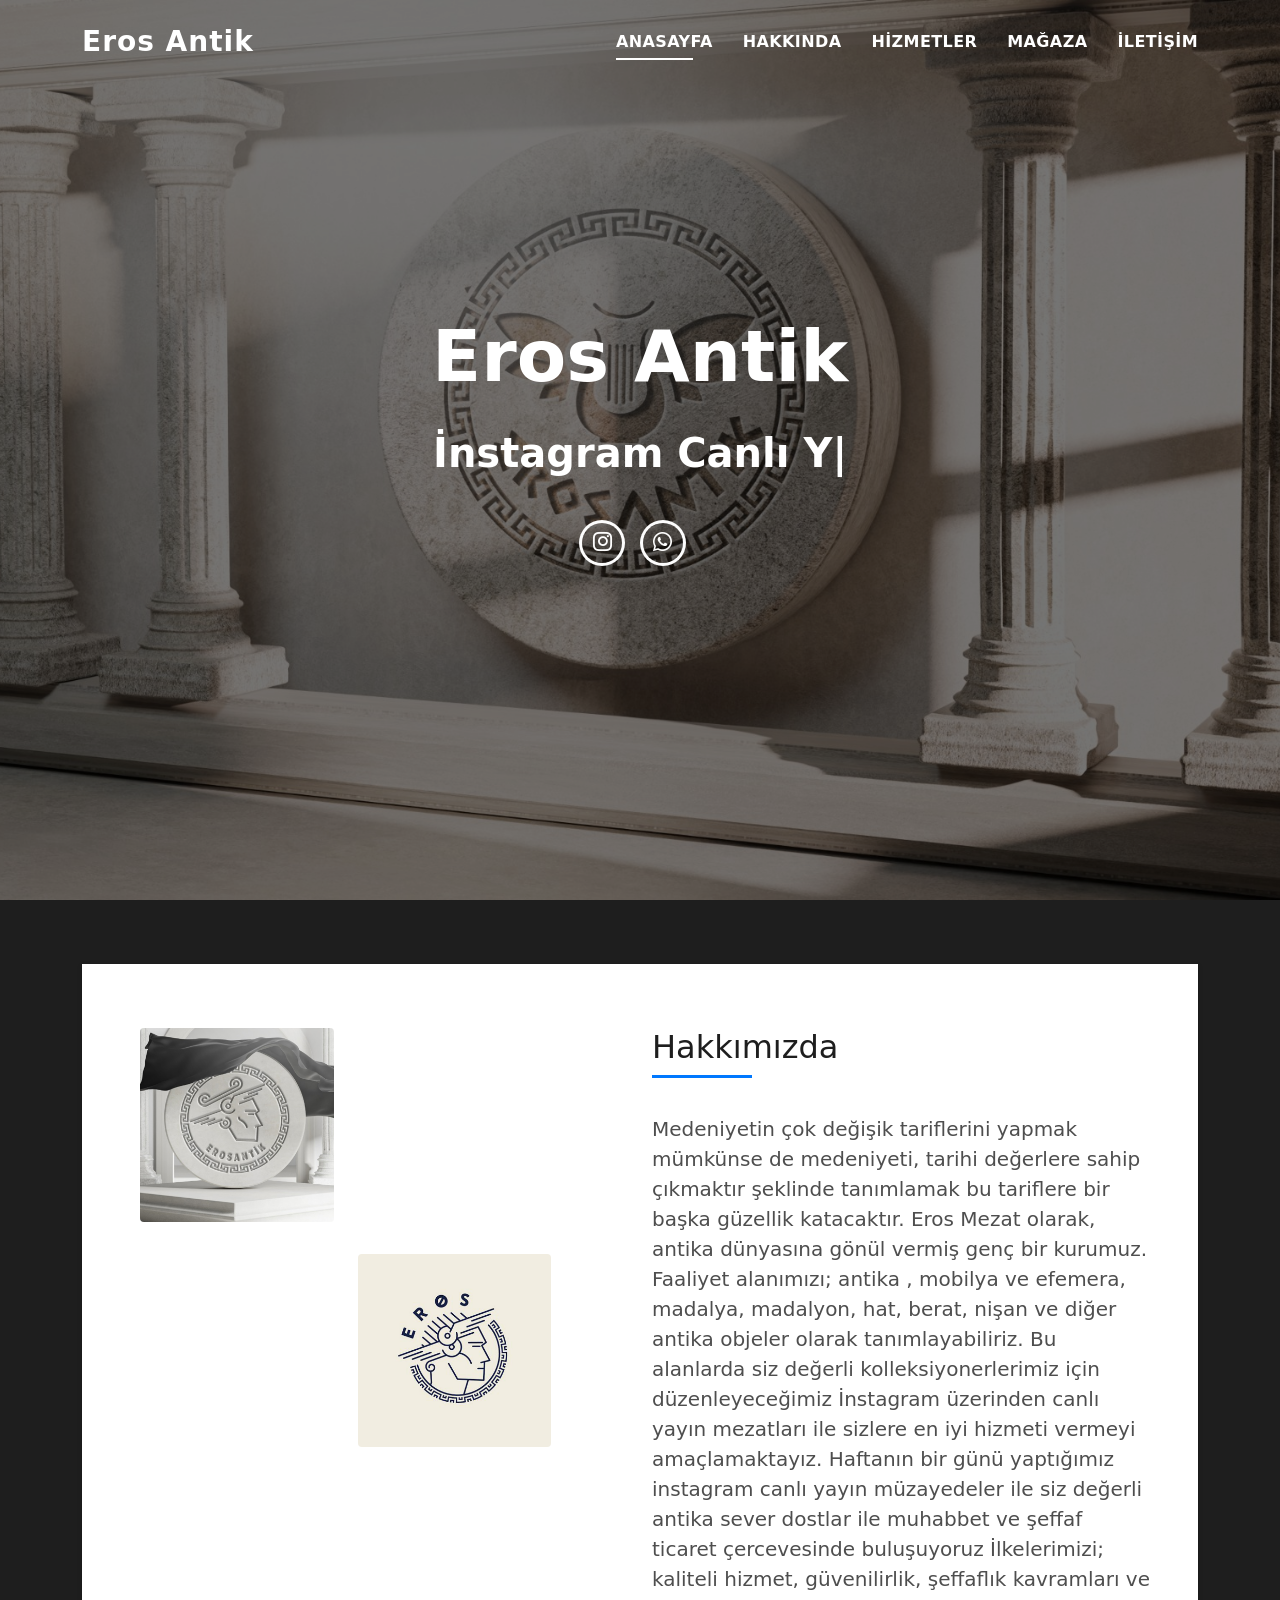
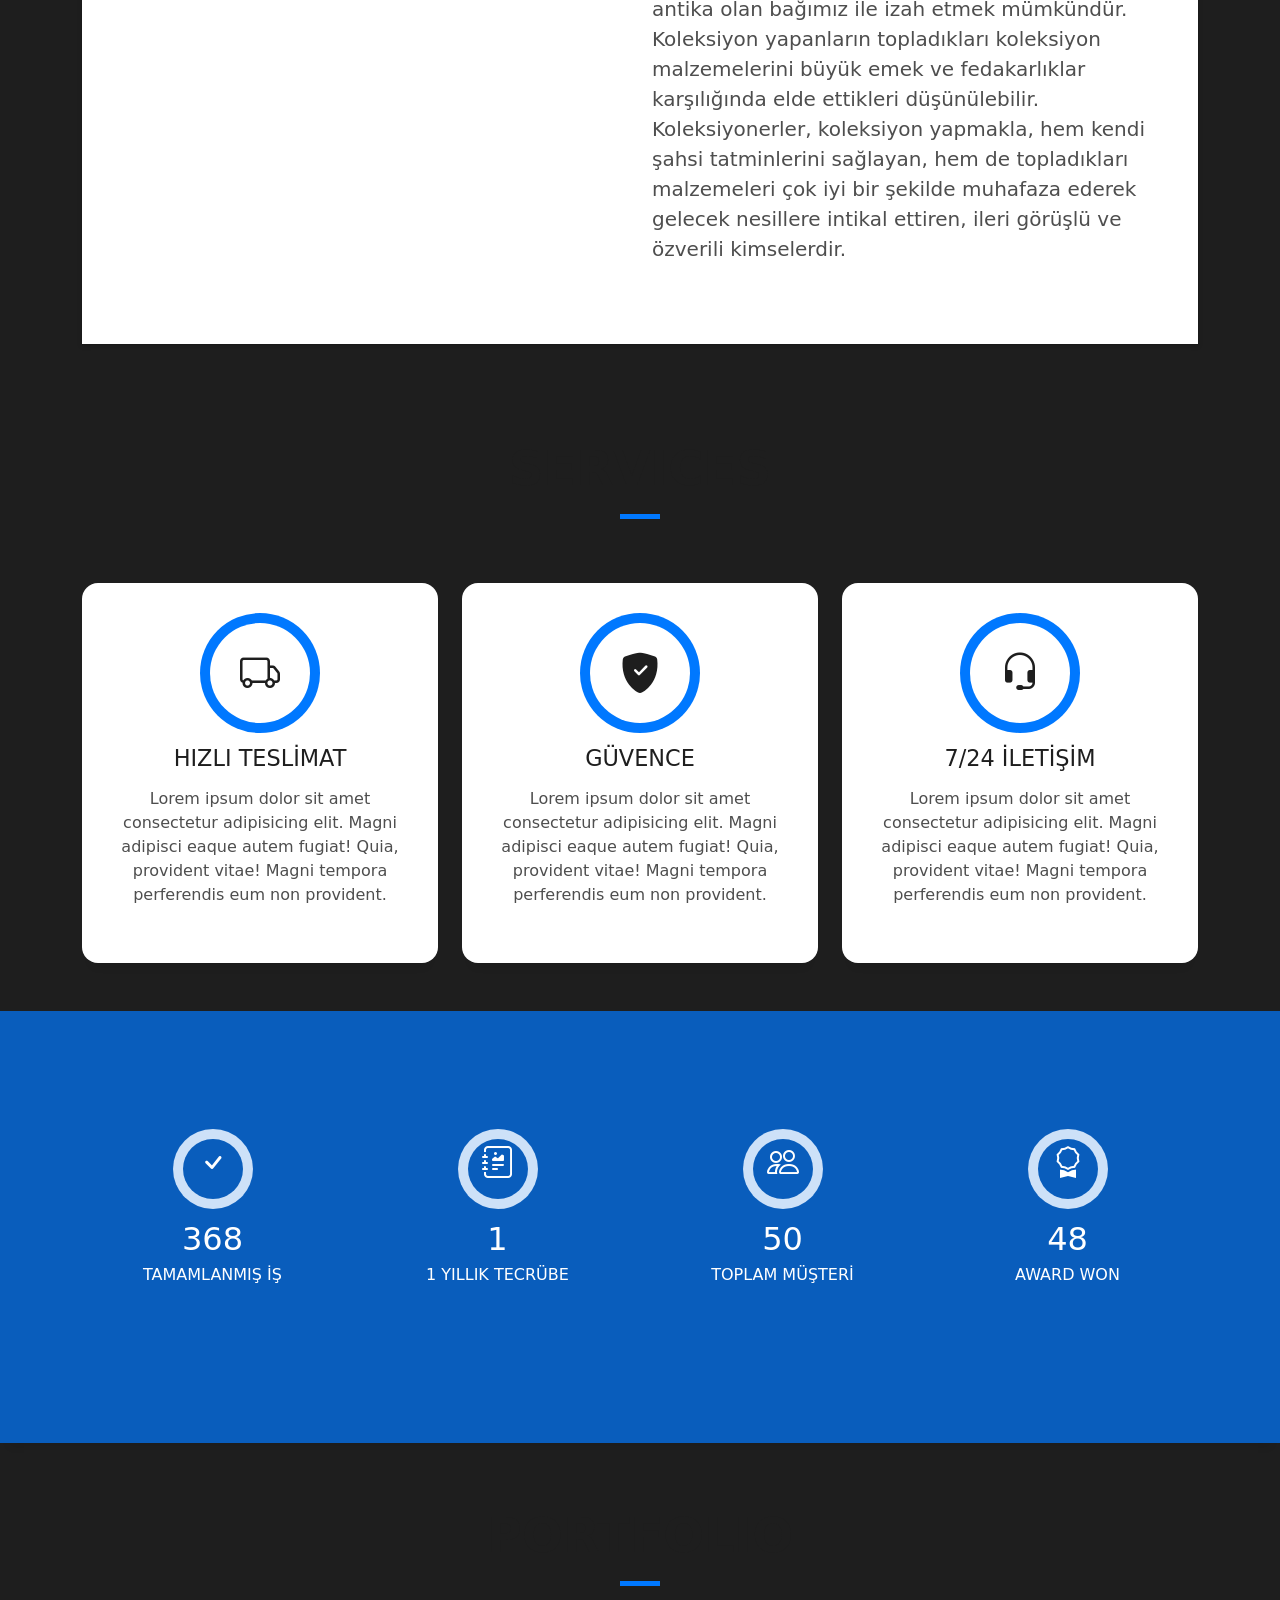
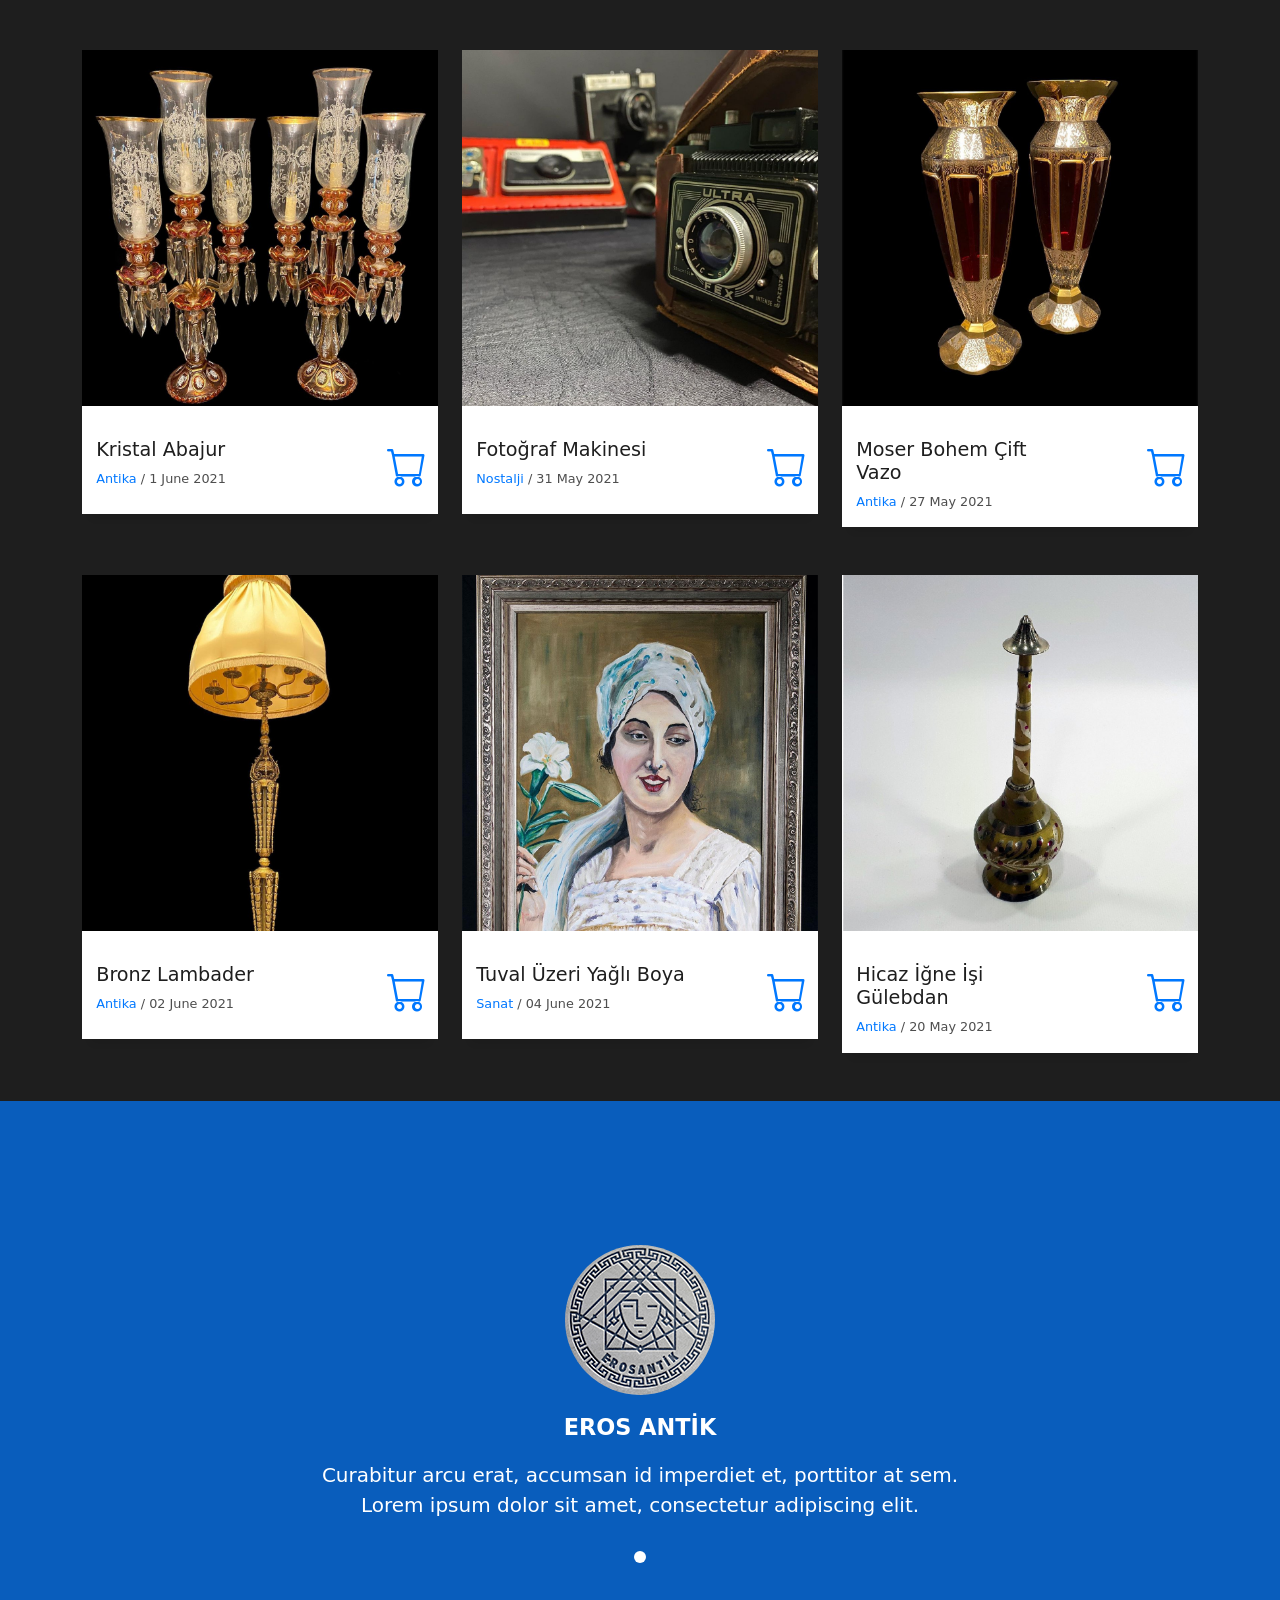
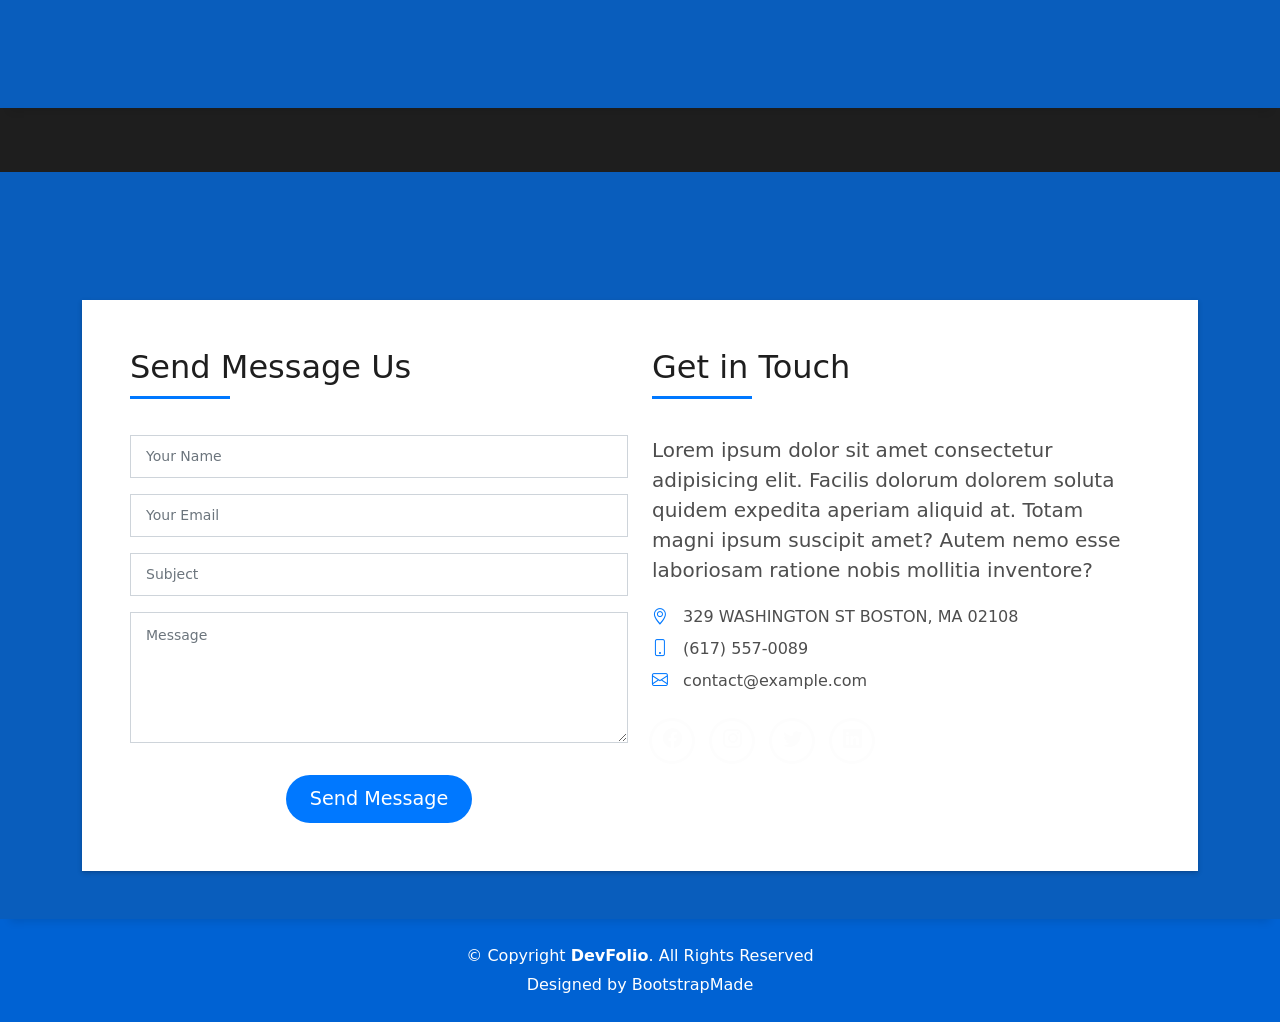
==== commit 779f4288: "some changes" ====
--- a/public/index.html
+++ b/public/index.html
@@ -53,8 +53,8 @@
             </li>
             <li><a class="nav-link scrollto" href="#about">Hakkında</a></li>
             <li><a class="nav-link scrollto" href="#services">Hİzmetler</a></li>
-            <li><a class="nav-link scrollto" href="#work">Work</a></li>
-            <li><a class="nav-link scrollto" href="#blog">Blog</a></li>
+            <li><a class="nav-link scrollto" href="#work">Mağaza</a></li>
+            <!--  <li><a class="nav-link scrollto" href="#blog">Blog</a></li> -->
 
             <li><a class="nav-link scrollto" href="#contact">İletİşİm</a></li>
           </ul>
@@ -231,10 +231,28 @@
                         <h5 class="title-left">Hakkımızda</h5>
                       </div>
                       <p class="lead">
-                        Kaliteli ürünler prensibi ve dürüst mezatçılık
-                        anlayışıyla ruhunuzu eski günlere götürmek için çaba
-                        gösteriyor ve ürünlerimizi sizlerin huzuruna sunmaya
-                        devam ediyoruz. Gelin bu heyecanı birlikte yaşayalım!
+                        Medeniyetin çok değişik tariflerini yapmak mümkünse de
+                        medeniyeti, tarihi değerlere sahip çıkmaktır şeklinde
+                        tanımlamak bu tariflere bir başka güzellik katacaktır.
+                        Eros Mezat olarak, antika dünyasına gönül vermiş genç
+                        bir kurumuz. Faaliyet alanımızı; antika , mobilya ve
+                        efemera, madalya, madalyon, hat, berat, nişan ve diğer
+                        antika objeler olarak tanımlayabiliriz. Bu alanlarda siz
+                        değerli kolleksiyonerlerimiz için düzenleyeceğimiz
+                        İnstagram üzerinden canlı yayın mezatları ile sizlere en
+                        iyi hizmeti vermeyi amaçlamaktayız. Haftanın bir günü
+                        yaptığımız instagram canlı yayın müzayedeler ile siz
+                        değerli antika sever dostlar ile muhabbet ve şeffaf
+                        ticaret çercevesinde buluşuyoruz İlkelerimizi; kaliteli
+                        hizmet, güvenilirlik, şeffaflık kavramları ve antika
+                        olan bağımız ile izah etmek mümkündür. Koleksiyon
+                        yapanların topladıkları koleksiyon malzemelerini büyük
+                        emek ve fedakarlıklar karşılığında elde ettikleri
+                        düşünülebilir. Koleksiyonerler, koleksiyon yapmakla, hem
+                        kendi şahsi tatminlerini sağlayan, hem de topladıkları
+                        malzemeleri çok iyi bir şekilde muhafaza ederek gelecek
+                        nesillere intikal ettiren, ileri görüşlü ve özverili
+                        kimselerdir.
                       </p>
                       <p class="lead"></p>
                       <p class="lead"></p>
@@ -256,7 +274,7 @@
               <div class="title-box text-center">
                 <h3 class="title-a">Services</h3>
                 <p class="subtitle-a">
-                  Lorem ipsum, dolor sit amet consectetur adipisicing elit.
+                  <!-- Lorem ipsum, dolor sit amet consectetur adipisicing elit. -->
                 </p>
                 <div class="line-mf"></div>
               </div>
@@ -452,9 +470,7 @@
             <div class="col-sm-12">
               <div class="title-box text-center">
                 <h3 class="title-a">Portfolio</h3>
-                <p class="subtitle-a">
-                  Lorem ipsum, dolor sit amet consectetur adipisicing elit.
-                </p>
+                <p class="subtitle-a"></p>
                 <div class="line-mf"></div>
               </div>
             </div>
--- a/public/assets/css/style.css
+++ b/public/assets/css/style.css
@@ -226,10 +226,11 @@
   width: 40px;
   font-size: 1.2rem;
   border-radius: 50%;
-  line-height: 1.6;
+  line-height: 1.95;
   margin: 0 15px 0 0;
-  box-shadow: 0 0 0 3px #0078ff;
+  box-shadow: 0 0 0 3px #fdfdfd;
   transition: all 500ms ease;
+  color: #fdfdfd;
 }
 
 .socials .ico-circle:hover {
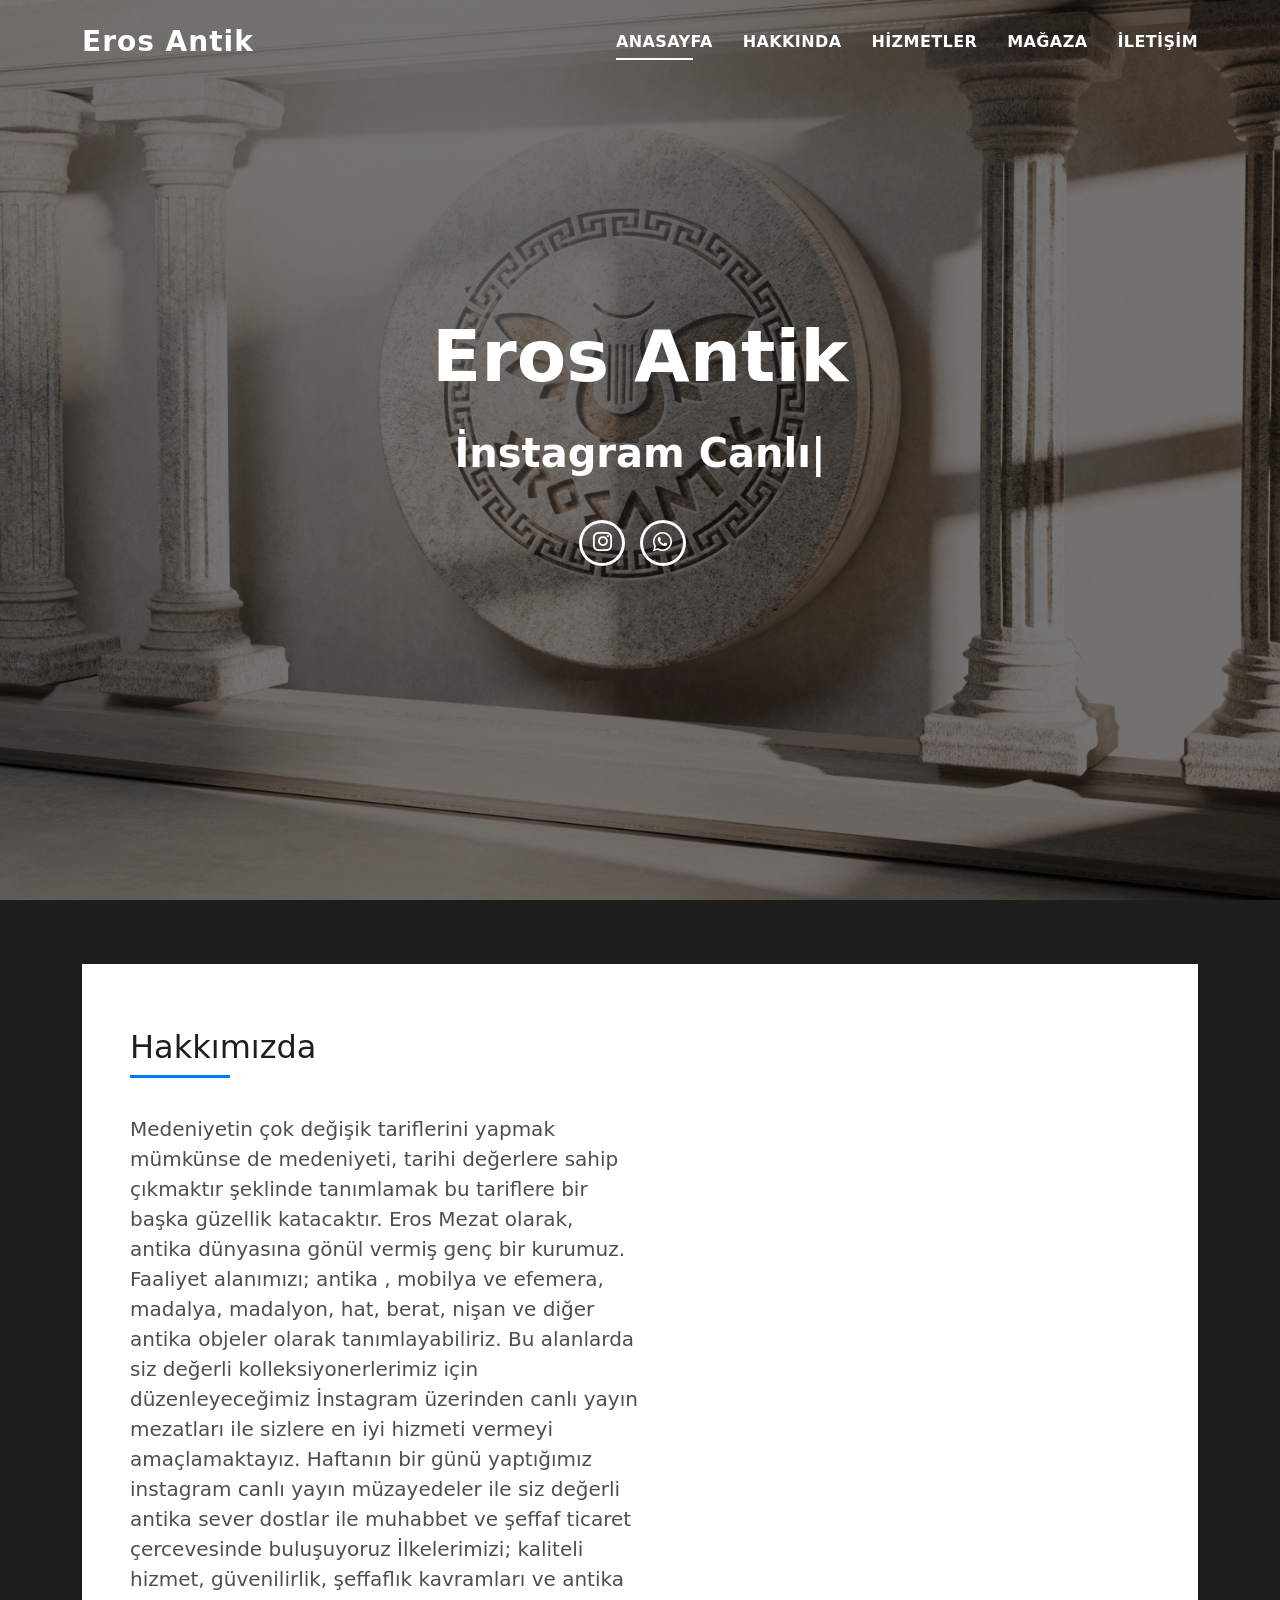
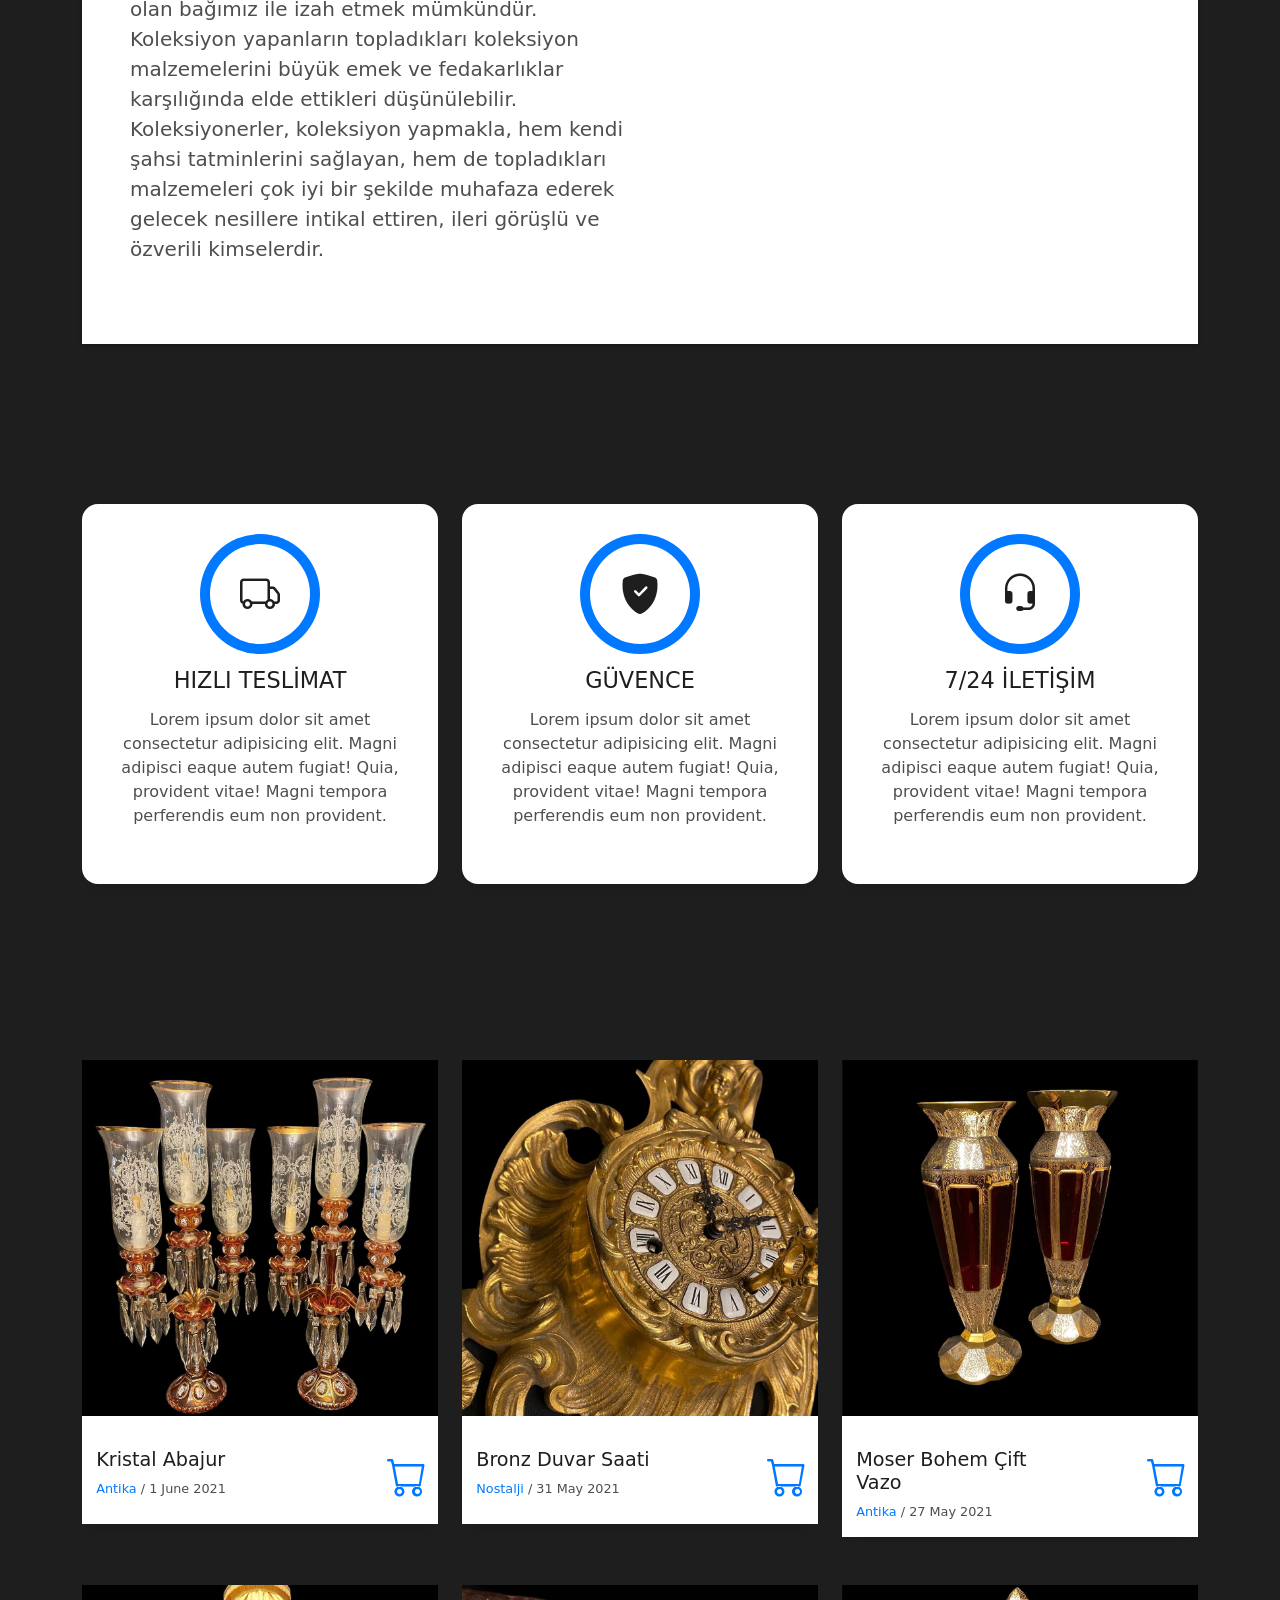
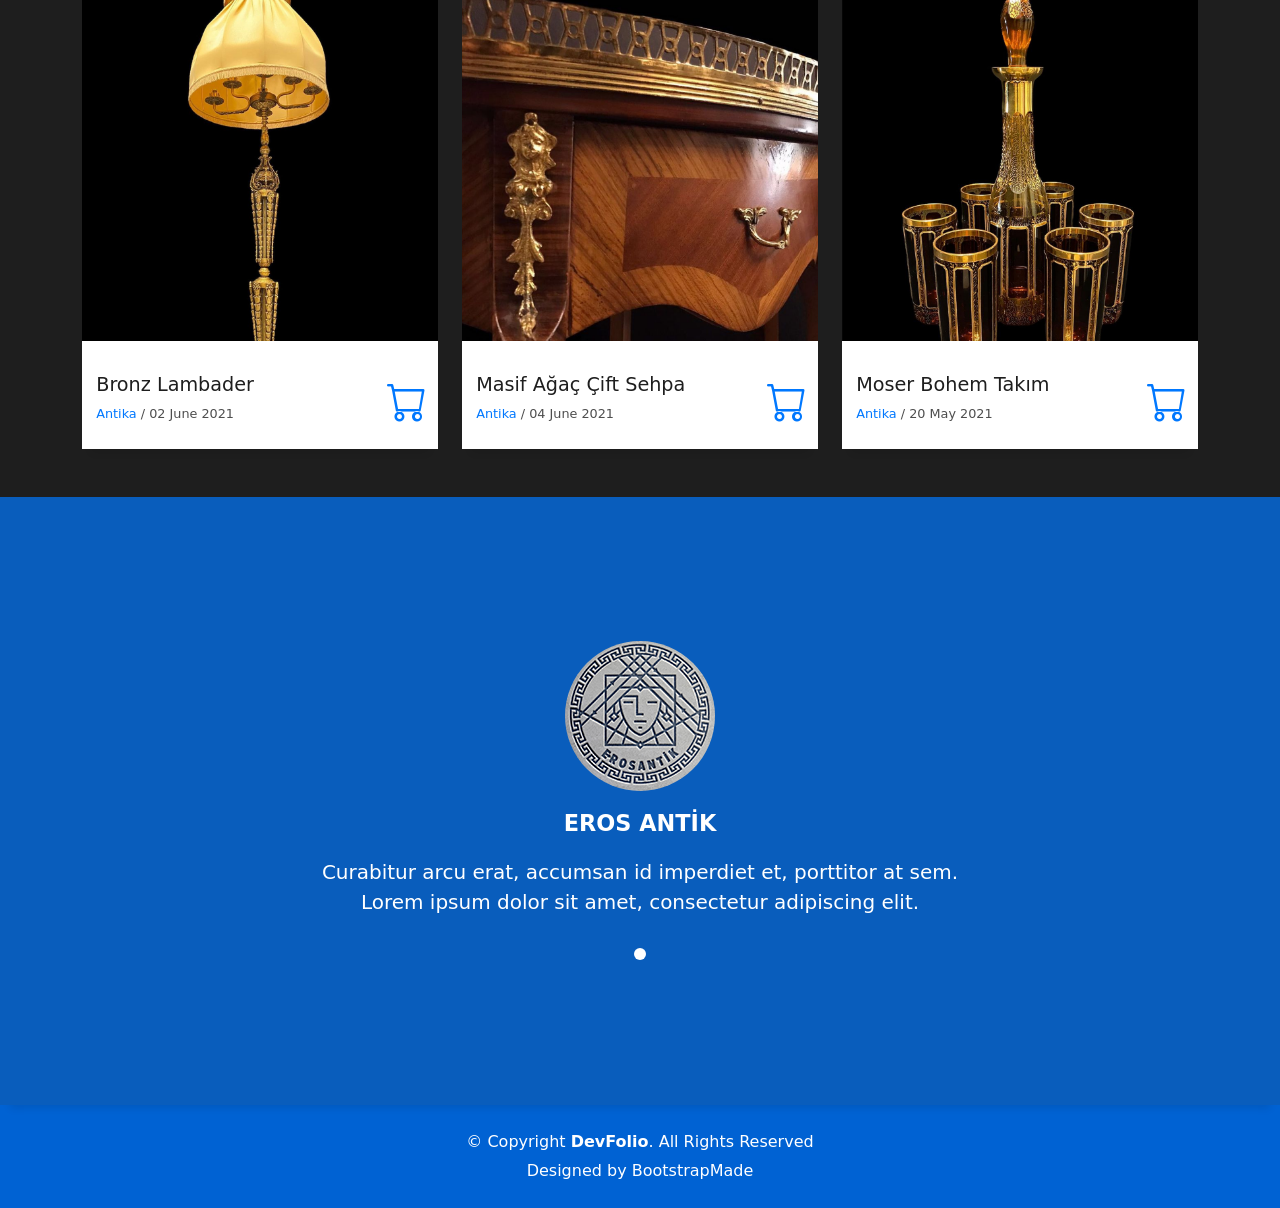
==== commit 0b46ed3f: "site is live" ====
--- a/public/index.html
+++ b/public/index.html
@@ -80,7 +80,7 @@
             <p class="hero-subtitle">
               <span
                 class="typed"
-                data-typed-items="İnstagram Canlı Yayın Mezatı, İnstagram Logosuna Tıklayarak Katıl!"
+                data-typed-items="İnstagram Canlı Yayın Mezatı, İnstagram Logosuna Tıklayarak Katılabilirsiniz!"
               ></span>
             </p>
             <div class="socials">
@@ -117,40 +117,40 @@
                   <div class="col-md-6">
                     <div class="row">
                       <div class="col-sm-6 col-md-5">
-                        <div class="about-img">
+                        <!--  <div class="about-img">
                           <img
                             src="assets/img/about-img.png"
                             class="img-fluid rounded b-shadow-a"
                             alt=""
                           />
-                        </div>
+                        </div> -->
                       </div>
                       <div class="col-sm-6 col-md-5">
-                        <div class="about-img">
+                        <!--  <div class="about-img">
                           <img
                             src="assets/img/about-img1.png"
                             class="img-fluid rounded b-shadow-a"
                             alt=""
                           />
-                        </div>
+                        </div> -->
                       </div>
                       <div class="col-sm-6 col-md-5">
-                        <div class="about-img">
+                        <!--<div class="about-img">
                           <img
                             src="assets/img/about-img3.png"
                             class="img-fluid rounded b-shadow-a"
                             alt=""
                           />
-                        </div>
-                      </div>
-                      <div class="col-sm-6 col-md-5">
+                        </div> -->
+                      </div>
+                     <!--  <div class="col-sm-6 col-md-5">
                         <div class="about-img">
                           <img
                             src="assets/img/about-img4.png"
                             class="img-fluid rounded b-shadow-a"
                             alt=""
                           />
-                        </div>
+                        </div> -->
                       </div>
                       <!-- <div class="col-sm-6 col-md-7">
                         <div class="about-info">
@@ -272,11 +272,9 @@
           <div class="row">
             <div class="col-sm-12">
               <div class="title-box text-center">
-                <h3 class="title-a">Services</h3>
-                <p class="subtitle-a">
-                  <!-- Lorem ipsum, dolor sit amet consectetur adipisicing elit. -->
-                </p>
-                <div class="line-mf"></div>
+                <h3 class="title-a"></h3>
+               
+                
               </div>
             </div>
           </div>
@@ -384,7 +382,7 @@
       </section>
       <!-- End Services Section -->
 
-      <!-- ======= Counter Section ======= -->
+      <!-- ======= Counter Section ======= 
       <div
         class="section-counter paralax-mf bg-image"
         style="background-image: url(assets/img/counters-bg.jpg)"
@@ -461,7 +459,7 @@
           </div>
         </div>
       </div>
-      <!-- End Counter Section -->
+      End Counter Section -->
 
       <!-- ======= Portfolio Section ======= -->
       <section id="work" class="portfolio-mf sect-pt4 route">
@@ -469,9 +467,9 @@
           <div class="row">
             <div class="col-sm-12">
               <div class="title-box text-center">
-                <h3 class="title-a">Portfolio</h3>
+                <h3 class="title-a"></h3>
                 <p class="subtitle-a"></p>
-                <div class="line-mf"></div>
+                
               </div>
             </div>
           </div>
@@ -512,18 +510,22 @@
             <div class="col-md-4">
               <div class="work-box">
                 <a
-                  href="assets/img/work-2.png"
+                  href="assets/img/photo-1.png"
                   data-gallery="portfolioGallery"
                   class="portfolio-lightbox"
                 >
                   <div class="work-img">
-                    <img src="assets/img/work-2.png" alt="" class="img-fluid" />
+                    <img
+                      src="assets/img/photo-1.png"
+                      alt=""
+                      class="img-fluid"
+                    />
                   </div>
                 </a>
                 <div class="work-content">
                   <div class="row">
                     <div class="col-sm-8">
-                      <h2 class="w-title">Fotoğraf Makinesi</h2>
+                      <h2 class="w-title">Bronz Duvar Saati</h2>
                       <div class="w-more">
                         <span class="w-ctegory">Nostalji</span> /
                         <span class="w-date">31 May 2021</span>
@@ -531,9 +533,7 @@
                     </div>
                     <div class="col-sm-4">
                       <div class="w-like">
-                        <a
-                          href="https://www.instagram.com/p/CPX39BLle1D/?utm_source=ig_web_copy_link"
-                        >
+                        <a href="https://www.instagram.com/p/CPjFjpIl88D/">
                           <span class="bi bi-cart"></span
                         ></a>
                       </div>
@@ -611,28 +611,30 @@
             <div class="col-md-4">
               <div class="work-box">
                 <a
-                  href="assets/img/work-5.png"
+                  href="assets/img/photo-2.png"
                   data-gallery="portfolioGallery"
                   class="portfolio-lightbox"
                 >
                   <div class="work-img">
-                    <img src="assets/img/work-5.png" alt="" class="img-fluid" />
+                    <img
+                      src="assets/img/photo-2.png"
+                      alt=""
+                      class="img-fluid"
+                    />
                   </div>
                 </a>
                 <div class="work-content">
                   <div class="row">
                     <div class="col-sm-8">
-                      <h2 class="w-title">Tuval Üzeri Yağlı Boya</h2>
+                      <h2 class="w-title">Masif Ağaç Çift Sehpa</h2>
                       <div class="w-more">
-                        <span class="w-ctegory">Sanat</span> /
+                        <span class="w-ctegory">Antika</span> /
                         <span class="w-date">04 June 2021</span>
                       </div>
                     </div>
                     <div class="col-sm-4">
                       <div class="w-like">
-                        <a
-                          href="https://www.instagram.com/p/COGOpOgl-rQ/?utm_source=ig_web_copy_link"
-                        >
+                        <a href="https://www.instagram.com/p/CPjJBg9Fnmu/">
                           <span class="bi bi-cart"></span
                         ></a>
                       </div>
@@ -644,18 +646,22 @@
             <div class="col-md-4">
               <div class="work-box">
                 <a
-                  href="assets/img/work-6.png"
+                  href="assets/img/photo-3.png"
                   data-gallery="portfolioGallery"
                   class="portfolio-lightbox"
                 >
                   <div class="work-img">
-                    <img src="assets/img/work-6.png" alt="" class="img-fluid" />
+                    <img
+                      src="assets/img/photo-3.png"
+                      alt=""
+                      class="img-fluid"
+                    />
                   </div>
                 </a>
                 <div class="work-content">
                   <div class="row">
                     <div class="col-sm-8">
-                      <h2 class="w-title">Hicaz İğne İşi Gülebdan</h2>
+                      <h2 class="w-title">Moser Bohem Takım</h2>
                       <div class="w-more">
                         <span class="w-ctegory">Antika</span> /
                         <span class="w-date">20 May 2021</span>
@@ -663,9 +669,7 @@
                     </div>
                     <div class="col-sm-4">
                       <div class="w-like">
-                        <a
-                          href="https://www.instagram.com/p/CMg7mBEFhZE/?utm_source=ig_web_copy_link"
-                        >
+                        <a href="https://www.instagram.com/p/CPjHf4tlZUT/">
                           <span class="bi bi-cart"></span
                         ></a>
                       </div>
@@ -886,7 +890,7 @@
       <!-- End Blog Section -->
 
       <!-- ======= Contact Section ======= -->
-      <section
+      <!--  <section
         id="contact"
         class="paralax-mf footer-paralax bg-image sect-mt4 route"
         style="background-image: url(assets/img/overlay-bg.jpg)"
@@ -1038,7 +1042,7 @@
           </div>
         </div>
       </section>
-      <!-- End Contact Section -->
+       End Contact Section -->
     </main>
     <!-- End #main -->
 
